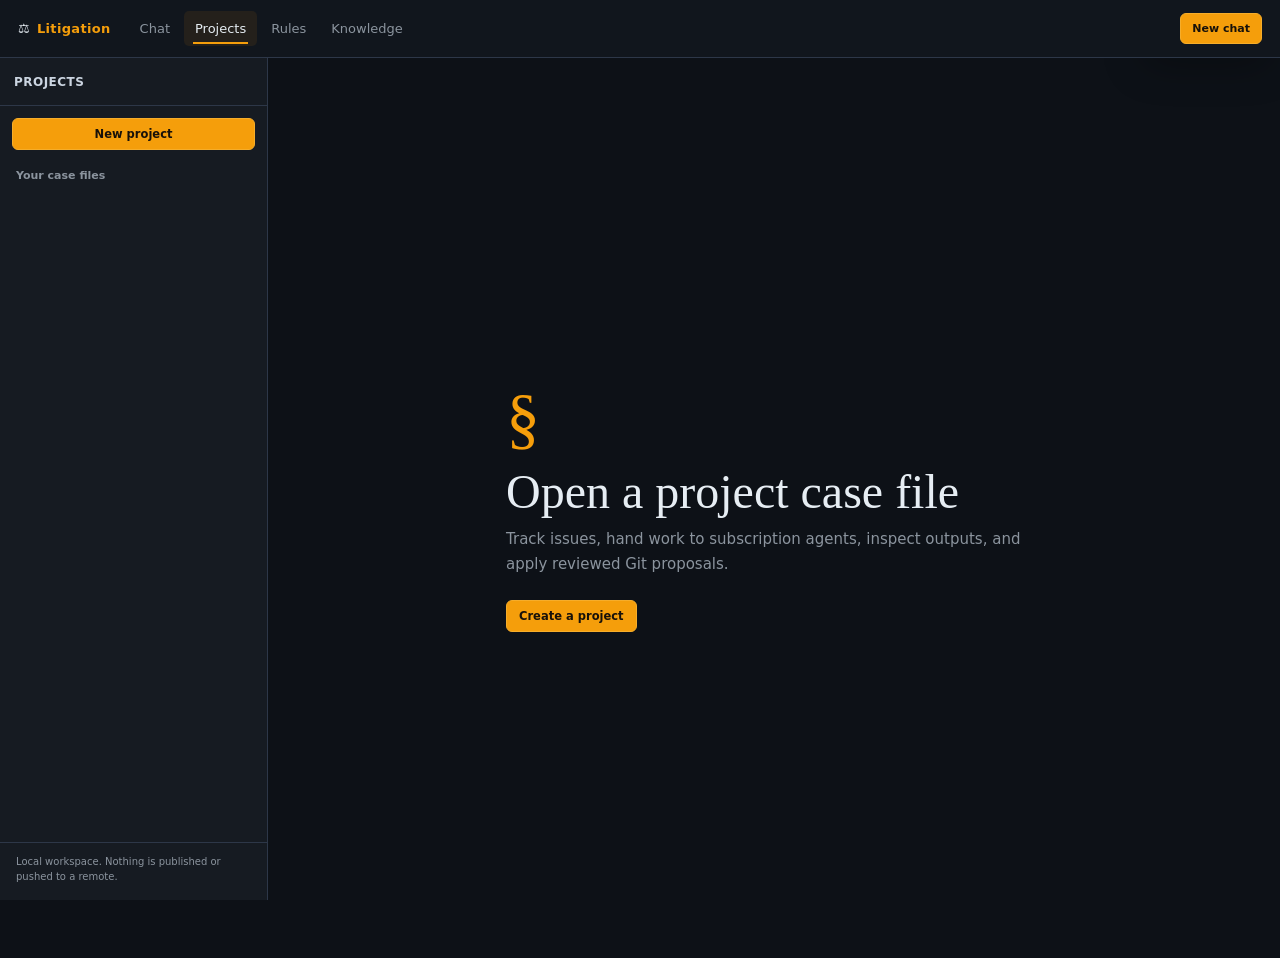
==== projects.html @ e906b354 "feat(agents): add local coding coordination" ====
<!DOCTYPE html>
<html lang="en">
<head>
<meta charset="UTF-8">
<meta name="viewport" content="width=device-width, initial-scale=1.0">
<title>Projects · Litigation</title>
<link rel="stylesheet" href="/projects.css">
<link rel="stylesheet" href="/shared-nav.css">
<script src="/shared-nav.js" defer></script>
</head>
<body>
<header class="litigation-nav">
  <a class="litigation-nav__brand" href="/"><span aria-hidden="true">⚖</span>Litigation</a>
  <nav class="litigation-nav__tabs" aria-label="Workspace sections">
    <a href="/">Chat</a><a href="/projects" aria-current="page">Projects</a><a href="/rules">Rules</a><a href="/knowledge">Knowledge</a>
  </nav>
  <div class="litigation-nav__actions"><a class="litigation-nav__new" href="/?new=1">New chat</a></div>
</header>
<div class="app-shell">
  <aside class="project-rail" id="project-rail" aria-label="Projects">
    <header class="rail-controls">
      <strong>Projects</strong>
      <button class="icon-button mobile-only" id="close-projects" type="button" aria-label="Close project list">×</button>
    </header>
    <button class="primary rail-action" id="new-project-button" type="button">New project</button>
    <div class="rail-label">Your case files</div>
    <div class="project-list" id="project-list" role="list"></div>
    <div class="rail-foot">Local workspace. Nothing is published or pushed to a remote.</div>
  </aside>

  <main class="workbench">
    <div class="global-error" id="global-error" role="alert" hidden></div>
    <div class="global-notice" id="global-notice" role="status" hidden></div>
    <section class="empty-project" id="empty-project">
      <button class="icon-button mobile-only empty-menu" id="open-projects-empty" type="button" aria-label="Open project list">☰</button>
      <div class="empty-mark" aria-hidden="true">§</div>
      <h1>Open a project case file</h1>
      <p>Track issues, hand work to subscription agents, inspect outputs, and apply reviewed Git proposals.</p>
      <button class="primary" id="empty-new-project" type="button">Create a project</button>
    </section>

    <div class="project-workspace" id="project-workspace" hidden>
      <header class="project-header">
        <button class="icon-button mobile-only" id="open-projects" type="button" aria-label="Open project list">☰</button>
        <div class="project-heading">
          <h1 id="project-name"></h1>
          <p id="project-description"></p>
          <div class="repo-line" id="project-repo"></div>
        </div>
        <div class="header-actions">
          <button class="quiet" id="export-project" type="button">Export project</button>
          <button class="quiet" id="new-issue-button" type="button">New issue</button>
          <button class="primary" id="new-handoff-button" type="button">New handoff</button>
        </div>
      </header>

      <div class="rules-strip" aria-label="Project rules">
        <span><b>Background work</b> continues after this page closes</span>
        <span><b>History</b> is append-only</span>
        <span><b>Project main</b> changes only after Apply</span>
      </div>

      <nav class="tab-bar" id="project-tabs" aria-label="Project views">
        <button id="tab-work" role="tab" type="button" data-view="work" aria-controls="view-work" aria-selected="true">Work</button>
        <button id="tab-agent-room" role="tab" type="button" data-view="agent-room" aria-controls="view-agent-room" aria-selected="false">Agent room</button>
        <button id="tab-issues" role="tab" type="button" data-view="issues" aria-controls="view-issues" aria-selected="false">Issues</button>
        <button id="tab-debate" role="tab" type="button" data-view="debate" aria-controls="view-debate" aria-selected="false">Debate</button>
        <button id="tab-history" role="tab" type="button" data-view="history" aria-controls="view-history" aria-selected="false">History</button>
        <button id="tab-code" role="tab" type="button" data-view="code" aria-controls="view-code" aria-selected="false">Code</button>
      </nav>

      <section class="view active" id="view-work" role="tabpanel" aria-labelledby="tab-work">
        <div class="ledger-pane">
          <div class="pane-heading">
            <div><h2>Work ledger</h2><p>Agent tasks and their durable outputs.</p></div>
            <span class="live-note" id="polling-note">Background polling on</span>
          </div>
          <div class="activity-list" id="handoff-list"></div>
        </div>
        <aside class="evidence-pane" id="evidence-pane" aria-label="Selected work output">
          <div class="detail-empty" id="output-empty">Select a handoff to inspect its instructions, status, and outputs.</div>
          <div id="output-detail" hidden>
            <div class="detail-head">
              <div><span class="status-chip" id="detail-status"></span><h2 id="detail-title"></h2></div>
              <div class="detail-actions" id="handoff-actions"></div>
            </div>
            <dl class="handoff-meta" id="handoff-meta"></dl>
            <section class="brief-block"><h3>Instructions</h3><p id="detail-instructions"></p></section>
            <section class="brief-block"><h3>Acceptance</h3><ul id="detail-acceptance"></ul></section>
            <section class="agent-execution" id="agent-execution" aria-labelledby="agent-execution-title" hidden>
              <div class="agent-execution-head">
                <div><span class="eyebrow">Branch execution record</span><h3 id="agent-execution-title">Coding agent</h3></div>
                <span class="status-chip" id="agent-execution-status"></span>
              </div>
              <div id="agent-execution-body"></div>
            </section>
            <div class="output-tabs" id="output-tabs" role="tablist" aria-label="Outputs"></div>
            <article class="output-paper" id="output-paper"></article>
            <div class="output-actions" id="output-actions"></div>
          </div>
        </aside>
      </section>

      <section class="view single-pane" id="view-agent-room" role="tabpanel" aria-labelledby="tab-agent-room" hidden>
        <div class="pane-heading">
          <div><h2>Agent room</h2><p>A shared queue with enforced ownership, isolated handoffs, and durable progress.</p></div>
          <div class="agent-room-actions">
            <button class="quiet" id="verify-provenance" type="button">Verify local record</button>
            <button class="primary" id="new-work-item-button" type="button">Add shared work</button>
          </div>
        </div>
        <div class="provenance-banner" id="provenance-banner">Local provenance has not been checked in this view.</div>
        <div class="agent-room-grid">
          <section class="room-panel" aria-labelledby="shared-queue-title">
            <div class="subhead"><h3 id="shared-queue-title">Shared queue</h3><span id="work-item-count">0 items</span></div>
            <div class="work-item-list" id="work-item-list"></div>
          </section>
          <section class="room-panel" aria-labelledby="active-agents-title">
            <div class="subhead"><h3 id="active-agents-title">Active agents</h3><span id="active-agent-count">0 active</span></div>
            <div class="active-agent-list" id="active-agent-list"></div>
          </section>
        </div>
      </section>

      <section class="view single-pane" id="view-issues" role="tabpanel" aria-labelledby="tab-issues" hidden>
        <div class="pane-heading"><div><h2>Issues</h2><p>Every comment and state change creates a new history entry.</p></div></div>
        <div class="split-list-detail">
          <div class="record-list" id="issue-list"></div>
          <article class="record-detail" id="issue-detail"><div class="detail-empty">Select an issue to review its record.</div></article>
        </div>
      </section>

      <section class="view single-pane" id="view-debate" role="tabpanel" aria-labelledby="tab-debate" hidden>
        <div class="pane-heading">
          <div><h2>Debate bench</h2><p>Ask two to five agents for persisted positions and rebuttals.</p></div>
          <button class="primary" id="new-debate-button" type="button">Start debate</button>
        </div>
        <div class="debate-list" id="debate-list"></div>
      </section>

      <section class="view single-pane" id="view-history" role="tabpanel" aria-labelledby="tab-history" hidden>
        <div class="pane-heading"><div><h2>History</h2><p>The chronological project record. Entries cannot be edited or deleted.</p></div></div>
        <ol class="history-list" id="history-list"></ol>
        <button class="quiet load-more" id="history-more" type="button" hidden>Load more history</button>
      </section>

      <section class="view single-pane" id="view-code" role="tabpanel" aria-labelledby="tab-code" hidden>
        <div class="pane-heading"><div><h2>Code evidence</h2><p>Browse the project snapshot, choose context, and inspect proposals before applying.</p></div></div>
        <div class="code-grid">
          <aside class="file-browser">
            <div class="subhead"><h3>Files at committed HEAD</h3><span id="selected-file-count">0 selected</span></div>
            <div id="file-list"></div>
          </aside>
          <section class="file-viewer">
            <div class="subhead"><h3 id="file-title">Select a file</h3><button class="quiet small" id="toggle-file-context" type="button" hidden>Add to context</button></div>
            <pre id="file-content" tabindex="0">Choose a file to inspect its committed contents.</pre>
          </section>
          <aside class="proposal-viewer" id="proposal-viewer">
            <div class="subhead"><h3>Proposal</h3><span class="status-chip" id="proposal-status">None selected</span></div>
            <p id="proposal-summary">Open a proposal from an agent output to inspect its branch, checks state, and diff.</p>
            <dl class="handoff-meta" id="proposal-meta"></dl>
            <pre class="diff-paper" id="proposal-diff"></pre>
            <div class="proposal-actions" id="proposal-actions"></div>
          </aside>
        </div>
      </section>
    </div>
  </main>
</div>

<dialog id="project-dialog" aria-labelledby="project-dialog-title">
  <form method="dialog" id="project-form">
    <div class="dialog-head"><div><h2 id="project-dialog-title">New project</h2><p>Create an empty local project or import a committed Git snapshot.</p></div><button class="icon-button dialog-close" type="button" aria-label="Close">×</button></div>
    <label>Project name<input id="project-input-name" name="name" required maxlength="120"></label>
    <label>Description<textarea id="project-input-description" name="description" rows="3" maxlength="2000"></textarea></label>
    <label>Local Git source <span>(optional)</span><input id="project-input-source" name="source_path" placeholder="/path/to/local/repository"></label>
    <p class="field-help">Only committed HEAD is imported. The original repository stays unchanged and no remote is contacted.</p>
    <div class="form-error" id="project-form-error" role="alert"></div>
    <div class="dialog-actions"><button class="quiet dialog-close" type="button">Cancel</button><button class="primary" id="create-project-submit" type="submit">Create project</button></div>
  </form>
</dialog>

<dialog id="handoff-dialog" aria-labelledby="handoff-dialog-title">
  <form method="dialog" id="handoff-form">
    <div class="dialog-head"><div><h2 id="handoff-dialog-title">New handoff</h2><p>Give one agent a bounded task with explicit acceptance criteria.</p></div><button class="icon-button dialog-close" type="button" aria-label="Close">×</button></div>
    <div class="form-grid">
      <label>Agent<select id="handoff-agent" required></select></label>
      <label>Mode<select id="handoff-mode" required><option value="agent">Coding agent · tools + tests</option><option value="analysis">Analysis</option><option value="review">Review</option><option value="code">Code proposal · compatibility</option></select></label>
    </div>
    <label>Model override <span>(optional)</span><input id="handoff-model" placeholder="Use provider default"></label>
    <label>Instructions<textarea id="handoff-instructions" rows="7" required></textarea></label>
    <label>Acceptance criteria <span>(one per line)</span><textarea id="handoff-acceptance" rows="4" required></textarea></label>
    <div class="context-summary" id="handoff-context-summary"></div>
    <input id="handoff-parent" type="hidden">
    <div class="form-error" id="handoff-form-error" role="alert"></div>
    <div class="dialog-actions"><button class="quiet dialog-close" type="button">Cancel</button><button class="primary" id="create-handoff-submit" type="submit">Queue handoff</button></div>
  </form>
</dialog>

<dialog id="work-item-dialog" aria-labelledby="work-item-dialog-title">
  <form method="dialog" id="work-item-form">
    <div class="dialog-head"><div><h2 id="work-item-dialog-title">Add shared work</h2><p>Define one bounded task. An available agent can pull it into an isolated branch.</p></div><button class="icon-button dialog-close" type="button" aria-label="Close">×</button></div>
    <label>Title<input id="work-item-title" required maxlength="500"></label>
    <label>Instructions<textarea id="work-item-instructions" rows="6" required></textarea></label>
    <label>Acceptance criteria <span>(one per line)</span><textarea id="work-item-acceptance" rows="4" required></textarea></label>
    <label>Owned paths <span>(one relative path per line; blank means the whole project)</span><textarea id="work-item-paths" rows="3" placeholder="src/module.py"></textarea></label>
    <div class="context-summary" id="work-item-context"></div>
    <div class="form-error" id="work-item-form-error" role="alert"></div>
    <div class="dialog-actions"><button class="quiet dialog-close" type="button">Cancel</button><button class="primary" id="create-work-item-submit" type="submit">Add to queue</button></div>
  </form>
</dialog>

<dialog id="issue-dialog" aria-labelledby="issue-dialog-title">
  <form method="dialog" id="issue-form">
    <div class="dialog-head"><div><h2 id="issue-dialog-title">New issue</h2><p>Record work that needs a decision or resolution.</p></div><button class="icon-button dialog-close" type="button" aria-label="Close">×</button></div>
    <label>Title<input id="issue-title" required maxlength="200"></label>
    <label>Details<textarea id="issue-body" rows="7" required></textarea></label>
    <div class="form-error" id="issue-form-error" role="alert"></div>
    <div class="dialog-actions"><button class="quiet dialog-close" type="button">Cancel</button><button class="primary" id="create-issue-submit" type="submit">Create issue</button></div>
  </form>
</dialog>

<dialog id="debate-dialog" aria-labelledby="debate-dialog-title">
  <form method="dialog" id="debate-form">
    <div class="dialog-head"><div><h2 id="debate-dialog-title">Start debate</h2><p>Choose two to five agents. Positions and rebuttals become project history.</p></div><button class="icon-button dialog-close" type="button" aria-label="Close">×</button></div>
    <label>Question<textarea id="debate-question" rows="5" required></textarea></label>
    <fieldset><legend>Agents</legend><div class="agent-checks" id="debate-agents"></div></fieldset>
    <div class="context-summary" id="debate-context-summary"></div>
    <div class="form-error" id="debate-form-error" role="alert"></div>
    <div class="dialog-actions"><button class="quiet dialog-close" type="button">Cancel</button><button class="primary" id="create-debate-submit" type="submit">Queue debate</button></div>
  </form>
</dialog>

<script src="/projects.js" defer></script>
</body>
</html>
---- projects.css ----
:root {
  --ink: #0d1117;
  --chamber: #161b22;
  --docket: #1c2331;
  --rule: #2d3748;
  --paper: #e6edf3;
  --muted: #8b949e;
  --amber: #f59e0b;
  --blue: #60a5fa;
  --green: #4ade80;
  --red: #f87171;
  --rail: 268px;
}

* { box-sizing: border-box; }
[hidden] { display: none !important; }
html, body { margin: 0; min-height: 100%; background: var(--ink); color: var(--paper); }
body { font-family: Inter, ui-sans-serif, system-ui, -apple-system, "Segoe UI", sans-serif; font-size: 14px; }
button, input, textarea, select { font: inherit; }
button, a { -webkit-tap-highlight-color: transparent; }
button:focus-visible, a:focus-visible, input:focus-visible, textarea:focus-visible, select:focus-visible, [tabindex]:focus-visible { outline: 2px solid var(--amber); outline-offset: 2px; }
button { color: inherit; }

.app-shell { min-height: calc(100vh - var(--litigation-nav-height)); display: grid; grid-template-columns: var(--rail) minmax(0, 1fr); }
.project-rail { position: sticky; top: var(--litigation-nav-height); height: calc(100vh - var(--litigation-nav-height)); display: flex; flex-direction: column; background: var(--chamber); border-right: 1px solid var(--rule); z-index: 20; }
.rail-controls { min-height: 48px; display: flex; align-items: center; justify-content: space-between; padding: 10px 14px; border-bottom: 1px solid var(--rule); }
.rail-controls strong { color: #cbd5e1; font-size: 12px; letter-spacing: .04em; text-transform: uppercase; }
.brand-row { min-height: 58px; display: flex; align-items: center; justify-content: space-between; padding: 0 16px; border-bottom: 1px solid var(--rule); }
.brand { display: inline-flex; align-items: center; gap: 9px; color: var(--amber); text-decoration: none; font-size: 15px; font-weight: 750; letter-spacing: .025em; }
.brand span { font-size: 20px; }
.section-nav { display: grid; grid-template-columns: 1fr 1fr; gap: 4px; padding: 12px 12px 0; }
.section-nav a { padding: 8px 10px; border-radius: 6px; color: var(--muted); text-align: center; text-decoration: none; font-size: 12px; }
.section-nav a:hover { color: var(--paper); background: var(--docket); }
.section-nav a[aria-current="page"] { color: var(--amber); background: rgba(245, 158, 11, .08); box-shadow: inset 0 0 0 1px rgba(245, 158, 11, .35); }
.rail-action { margin: 12px; }
.rail-label { margin: 7px 16px 6px; color: var(--muted); font-size: 11px; font-weight: 650; }
.project-list { overflow-y: auto; padding: 0 8px 12px; }
.project-list .detail-empty { min-height: 0; padding: 20px 8px; }
.project-list button { width: 100%; display: block; padding: 10px 11px; border: 0; border-radius: 7px; background: transparent; text-align: left; cursor: pointer; }
.project-list button:hover { background: var(--docket); }
.project-list button.active { background: var(--docket); box-shadow: inset 3px 0 0 var(--amber); }
.project-list strong { display: block; overflow: hidden; color: var(--paper); font-size: 12.5px; font-weight: 650; text-overflow: ellipsis; white-space: nowrap; }
.project-list span { display: block; margin-top: 3px; overflow: hidden; color: var(--muted); font-size: 10px; text-overflow: ellipsis; white-space: nowrap; }
.rail-foot { margin-top: auto; padding: 12px 16px 16px; border-top: 1px solid var(--rule); color: var(--muted); font-size: 10px; line-height: 1.45; }

.workbench { min-width: 0; min-height: 100vh; }
.global-error { position: fixed; top: 12px; right: 12px; z-index: 50; max-width: 440px; padding: 10px 13px; border: 1px solid rgba(248,113,113,.65); border-radius: 7px; background: #301a20; color: #fecaca; box-shadow: 0 12px 40px rgba(0,0,0,.35); }
.global-notice { position: fixed; top: 12px; right: 12px; z-index: 49; max-width: 520px; padding: 10px 13px; border: 1px solid rgba(74,222,128,.5); border-radius: 7px; background: #10271f; color: #bbf7d0; box-shadow: 0 12px 40px rgba(0,0,0,.35); font-size: 11px; line-height: 1.5; }
.empty-project { min-height: 100vh; display: grid; place-content: center; justify-items: start; max-width: 600px; margin: 0 auto; padding: 32px; }
.empty-mark { color: var(--amber); font-family: Georgia, serif; font-size: 68px; line-height: 1; }
.empty-project h1 { margin: 12px 0 8px; font-family: Georgia, "Times New Roman", serif; font-size: clamp(30px, 5vw, 48px); font-weight: 500; }
.empty-project p { max-width: 560px; margin: 0 0 24px; color: var(--muted); font-size: 15px; line-height: 1.65; }
.empty-menu { position: absolute; top: 12px; left: 12px; }

.project-header { min-height: 106px; display: flex; align-items: center; gap: 16px; padding: 18px 24px; border-bottom: 1px solid var(--rule); background: var(--chamber); }
.project-heading { min-width: 0; flex: 1; }
.project-heading h1 { margin: 0; overflow: hidden; font-family: Georgia, "Times New Roman", serif; font-size: clamp(24px, 3vw, 34px); font-weight: 500; line-height: 1.1; text-overflow: ellipsis; white-space: nowrap; }
.project-heading p { max-width: 70ch; margin: 6px 0 0; overflow: hidden; color: var(--muted); font-size: 12.5px; text-overflow: ellipsis; white-space: nowrap; }
.repo-line { margin-top: 7px; color: #a5b4c8; font-family: ui-monospace, SFMono-Regular, Menlo, monospace; font-size: 10px; }
.header-actions { display: flex; flex-wrap: wrap; justify-content: flex-end; gap: 7px; }
.rules-strip { display: flex; gap: 0; overflow-x: auto; border-bottom: 1px solid var(--rule); background: #111720; color: var(--muted); font-size: 10.5px; white-space: nowrap; }
.rules-strip span { padding: 8px 18px; border-right: 1px solid var(--rule); }
.rules-strip b { color: #cbd5e1; font-weight: 650; }
.tab-bar { display: flex; gap: 2px; padding: 0 20px; border-bottom: 1px solid var(--rule); background: var(--chamber); overflow-x: auto; }
.tab-bar button { position: relative; padding: 12px 14px 11px; border: 0; background: transparent; color: var(--muted); font-size: 12px; cursor: pointer; }
.tab-bar button:hover { color: var(--paper); }
.tab-bar button[aria-selected="true"] { color: var(--paper); }
.tab-bar button[aria-selected="true"]::after { position: absolute; right: 10px; bottom: -1px; left: 10px; height: 2px; background: var(--amber); content: ""; }

.view { min-height: calc(100vh - var(--litigation-nav-height) - 183px); }
#view-work { display: grid; grid-template-columns: minmax(340px, .9fr) minmax(420px, 1.1fr); }
.ledger-pane { min-width: 0; border-right: 1px solid var(--rule); }
.evidence-pane { min-width: 0; background: #10151d; }
.pane-heading { min-height: 71px; display: flex; align-items: center; justify-content: space-between; gap: 16px; padding: 14px 20px; border-bottom: 1px solid var(--rule); }
.pane-heading h2, .subhead h3 { margin: 0; font-size: 13px; font-weight: 700; }
.pane-heading p { margin: 4px 0 0; color: var(--muted); font-size: 11px; }
.live-note { color: var(--green); font-size: 10px; white-space: nowrap; }
.live-note::before { display: inline-block; width: 6px; height: 6px; margin-right: 6px; border-radius: 50%; background: currentColor; content: ""; }
.activity-list { overflow-y: auto; max-height: calc(100vh - 255px); }
.activity-row { width: 100%; display: grid; grid-template-columns: 13px minmax(0, 1fr) auto; gap: 11px; padding: 15px 18px; border: 0; border-bottom: 1px solid rgba(45,55,72,.72); background: transparent; text-align: left; cursor: pointer; }
.activity-row:hover, .activity-row.active { background: var(--docket); }
.activity-row.active { box-shadow: inset 3px 0 0 var(--amber); }
.activity-spine { position: relative; width: 9px; height: 9px; margin-top: 4px; border: 2px solid var(--muted); border-radius: 50%; }
.activity-spine::after { position: absolute; top: 10px; left: 2px; width: 1px; height: 52px; background: var(--rule); content: ""; }
.activity-row:last-child .activity-spine::after { display: none; }
.activity-copy { min-width: 0; }
.activity-copy strong { display: block; overflow: hidden; font-size: 12.5px; text-overflow: ellipsis; white-space: nowrap; }
.activity-copy span { display: block; margin-top: 4px; overflow: hidden; color: var(--muted); font-size: 10.5px; text-overflow: ellipsis; white-space: nowrap; }
.activity-time { color: var(--muted); font-size: 9.5px; white-space: nowrap; }
.detail-empty { display: grid; min-height: 330px; place-content: center; padding: 34px; color: var(--muted); text-align: center; line-height: 1.6; }
#output-detail { padding-bottom: 24px; }
.detail-head { display: flex; align-items: flex-start; justify-content: space-between; gap: 12px; padding: 18px 20px; border-bottom: 1px solid var(--rule); }
.detail-head h2 { margin: 7px 0 0; font-size: 16px; }
.detail-actions, .output-actions, .proposal-actions { display: flex; flex-wrap: wrap; gap: 7px; }
.status-chip { display: inline-flex; align-items: center; padding: 3px 7px; border: 1px solid var(--rule); border-radius: 99px; color: var(--muted); font-size: 9.5px; }
.status-chip.running, .status-chip.queued, .status-chip.cancel_requested { border-color: rgba(96,165,250,.5); color: #93c5fd; }
.status-chip.claimed { border-color: rgba(245,158,11,.5); color: #fbbf24; }
.status-chip.completed, .status-chip.passed { border-color: rgba(74,222,128,.45); color: var(--green); }
.status-chip.failed, .status-chip.failure, .status-chip.interrupted, .status-chip.cancelled, .status-chip.needs_revision, .status-chip.blocked { border-color: rgba(248,113,113,.45); color: var(--red); }
.status-chip.partial { border-color: rgba(245,158,11,.5); color: #fbbf24; }
.handoff-meta { display: grid; grid-template-columns: max-content 1fr; gap: 5px 12px; margin: 14px 20px; font-size: 10.5px; }
.handoff-meta dt { color: var(--muted); }
.handoff-meta dd { margin: 0; overflow-wrap: anywhere; }
.brief-block { margin: 16px 20px; }
.brief-block h3 { margin: 0 0 7px; color: var(--muted); font-size: 10px; font-weight: 650; }
.brief-block p, .brief-block li { font-size: 12px; line-height: 1.55; white-space: pre-wrap; }
.brief-block ul { margin: 0; padding-left: 18px; }
.output-tabs { display: flex; gap: 5px; margin: 18px 20px 0; overflow-x: auto; }
.output-tabs button { padding: 5px 9px; border: 1px solid var(--rule); border-radius: 5px 5px 0 0; background: var(--chamber); color: var(--muted); font-size: 10px; cursor: pointer; }
.output-tabs button[aria-selected="true"] { border-bottom-color: var(--docket); background: var(--docket); color: var(--paper); }
.output-paper { min-height: 180px; max-height: 42vh; margin: 0 20px; overflow: auto; padding: 16px; border: 1px solid var(--rule); background: var(--docket); color: #dbe4ee; font-family: ui-monospace, SFMono-Regular, Menlo, monospace; font-size: 11px; line-height: 1.55; white-space: pre-wrap; overflow-wrap: anywhere; }
.output-actions { margin: 10px 20px; }
.agent-execution { margin: 18px 20px; border: 1px solid #3a4659; border-radius: 8px; background: #111821; overflow: hidden; }
.agent-execution-head { display: flex; align-items: flex-start; justify-content: space-between; gap: 14px; padding: 14px 16px; border-bottom: 1px solid var(--rule); background: linear-gradient(115deg, rgba(245,158,11,.08), transparent 54%); }
.agent-execution-head h3 { margin: 3px 0 0; font: 500 18px/1.2 Georgia, serif; }
.eyebrow { color: var(--amber); font-size: 8.5px; font-weight: 750; letter-spacing: .11em; text-transform: uppercase; }
.execution-overview, .execution-section { padding: 14px 16px; border-bottom: 1px solid rgba(45,55,72,.75); }
.execution-section:last-child { border-bottom: 0; }
.execution-section h4 { margin: 0 0 10px; color: #cbd5e1; font-size: 10.5px; letter-spacing: .035em; text-transform: uppercase; }
.execution-summary { margin: 0 0 11px; color: #dbe4ee; font-size: 11.5px; line-height: 1.55; white-space: pre-wrap; }
.execution-meta { display: grid; grid-template-columns: max-content minmax(0,1fr); gap: 4px 11px; margin: 0; font: 9.5px/1.5 ui-monospace, SFMono-Regular, Menlo, monospace; }
.execution-meta dt { color: var(--muted); }
.execution-meta dd { margin: 0; overflow-wrap: anywhere; color: #cbd5e1; }
.linked-tasks { display: grid; grid-template-columns: repeat(auto-fit, minmax(160px,1fr)); gap: 7px; }
.linked-task { display: grid; gap: 3px; padding: 9px 10px; border: 1px solid var(--rule); border-radius: 6px; background: var(--docket); color: var(--paper); text-align: left; cursor: pointer; }
.linked-task:hover { border-color: var(--amber); }
.linked-task strong { overflow: hidden; font-size: 10.5px; text-overflow: ellipsis; white-space: nowrap; }
.linked-task > span:last-child { color: var(--muted); font-size: 9.5px; }
.receipt-list, .check-list { display: grid; gap: 8px; }
.execution-receipt, .check-card, .execution-note { border: 1px solid var(--rule); border-radius: 6px; background: var(--ink); }
.receipt-head { display: grid; grid-template-columns: auto minmax(0,1fr) auto; gap: 9px; align-items: center; padding: 9px 10px; }
.receipt-head div, .receipt-head code { color: var(--muted); font-size: 9px; }
.receipt-head strong { overflow: hidden; font-size: 10.5px; text-overflow: ellipsis; white-space: nowrap; text-transform: capitalize; }
.execution-receipt details { border-top: 1px solid var(--rule); }
.execution-receipt summary, .execution-note summary { padding: 8px 10px; color: #cbd5e1; font-size: 9.5px; cursor: pointer; }
.execution-receipt h6 { margin: 9px 10px 4px; color: var(--muted); font-size: 8.5px; letter-spacing: .06em; text-transform: uppercase; }
.receipt-json, .check-output { max-height: 230px; margin: 0; overflow: auto; padding: 9px 10px; border-top: 1px solid rgba(45,55,72,.6); background: #0b1016; color: #cbd5e1; font: 9.5px/1.5 ui-monospace, SFMono-Regular, Menlo, monospace; white-space: pre-wrap; overflow-wrap: anywhere; }
.check-card { padding: 10px; }
.check-head { display: flex; align-items: center; justify-content: space-between; gap: 10px; margin-bottom: 9px; }
.check-head h5 { margin: 0; font-size: 10.5px; }
.check-card .check-output { margin: 9px -10px -10px; }
.truncation-note { margin: 10px 0 0; color: #fbbf24; font-size: 9.5px; }
.execution-empty { margin: 0; color: var(--muted); font-size: 10.5px; }
.execution-note { margin-top: 7px; padding: 10px; }
.execution-note strong { font-size: 10.5px; }
.execution-note p { margin: 6px 0 0; color: #cbd5e1; font-size: 10px; line-height: 1.5; white-space: pre-wrap; }
.execution-note .receipt-json { margin: 8px -10px -10px; }

.agent-room-actions { display: flex; flex-wrap: wrap; justify-content: flex-end; gap: 7px; }
.provenance-banner { padding: 9px 20px; border-bottom: 1px solid var(--rule); background: #111720; color: var(--muted); font-size: 10.5px; line-height: 1.5; }
.provenance-banner.passed { color: #bbf7d0; background: #10271f; }
.provenance-banner.failed { color: #fecaca; background: #301a20; }
.agent-room-grid { display: grid; grid-template-columns: minmax(0, 1.35fr) minmax(280px, .65fr); min-height: calc(100vh - 302px); }
.room-panel { min-width: 0; border-right: 1px solid var(--rule); }
.room-panel:last-child { border-right: 0; }
.work-item-list, .active-agent-list { display: grid; align-content: start; gap: 10px; min-width: 0; padding: 12px; }
.room-empty { min-height: 220px; }
.work-item-card { min-width: 0; padding: 14px; border: 1px solid var(--rule); border-radius: 8px; background: var(--chamber); }
.work-item-head { display: flex; align-items: flex-start; justify-content: space-between; gap: 12px; }
.work-item-head > div { min-width: 0; }
.work-item-head h3 { margin: 4px 0 0; overflow-wrap: anywhere; font-size: 13px; }
.work-item-instructions { margin: 11px 0; color: #cbd5e1; font-size: 11px; line-height: 1.55; white-space: pre-wrap; overflow-wrap: anywhere; }
.work-item-meta { display: grid; grid-template-columns: max-content minmax(0,1fr); gap: 4px 10px; margin: 0; font-size: 9.5px; }
.work-item-meta dt { color: var(--muted); }
.work-item-meta dd { min-width: 0; margin: 0; overflow-wrap: anywhere; }
.pull-work-controls { display: grid; grid-template-columns: minmax(120px, .7fr) minmax(150px, 1fr) auto; gap: 7px; margin-top: 13px; }
.pull-work-controls > * { min-width: 0; }
.work-item-actions { display: flex; gap: 7px; margin-top: 12px; }
.active-agent-card { min-width: 0; display: grid; grid-template-columns: auto minmax(0,1fr); gap: 5px 9px; width: 100%; padding: 12px; border: 1px solid var(--rule); border-radius: 7px; background: var(--chamber); color: var(--paper); text-align: left; cursor: pointer; }
.active-agent-card:hover { border-color: var(--amber); }
.active-agent-card strong { align-self: center; overflow: hidden; text-overflow: ellipsis; white-space: nowrap; }
.active-agent-card > span:not(.status-chip), .active-agent-card time { grid-column: 1 / -1; overflow-wrap: anywhere; color: var(--muted); font-size: 10px; line-height: 1.45; }

.single-pane { padding-bottom: 30px; }
.split-list-detail { display: grid; grid-template-columns: minmax(280px, .72fr) minmax(420px, 1.28fr); min-height: calc(100vh - 260px); }
.record-list { border-right: 1px solid var(--rule); }
.record-button { width: 100%; padding: 14px 18px; border: 0; border-bottom: 1px solid var(--rule); background: transparent; text-align: left; cursor: pointer; }
.record-button:hover, .record-button.active { background: var(--docket); }
.record-button strong { display: block; font-size: 12px; }
.record-button span { display: block; margin-top: 4px; color: var(--muted); font-size: 10px; }
.record-detail { padding: 20px; }
.record-detail h2 { margin: 0 0 8px; font-size: 18px; }
.record-detail > p { color: #cbd5e1; line-height: 1.6; white-space: pre-wrap; }
.issue-compose { display: grid; gap: 8px; margin-top: 20px; padding-top: 18px; border-top: 1px solid var(--rule); }
.issue-events { margin-top: 22px; padding-left: 18px; border-left: 1px solid var(--rule); }
.issue-event { position: relative; margin-bottom: 16px; }
.issue-event::before { position: absolute; top: 4px; left: -22px; width: 7px; height: 7px; border-radius: 50%; background: var(--rule); content: ""; }
.issue-event strong { font-size: 10.5px; }
.issue-event p { margin: 4px 0; color: #cbd5e1; font-size: 11.5px; white-space: pre-wrap; }
.issue-event time { color: var(--muted); font-size: 9.5px; }
.debate-list { display: grid; gap: 1px; background: var(--rule); }
.debate-entry { padding: 16px 20px; background: var(--ink); }
.debate-entry h3 { margin: 0 0 7px; font-size: 13px; }
.debate-entry p { margin: 0; color: var(--muted); font-size: 11px; }
.debate-head, .debate-round-head { display: flex; align-items: flex-start; justify-content: space-between; gap: 14px; }
.debate-head { padding-bottom: 13px; border-bottom: 1px solid var(--rule); }
.debate-round { padding: 13px 0 2px; }
.debate-round + .debate-round { border-top: 1px solid rgba(45,55,72,.65); }
.debate-round-head { align-items: center; }
.debate-round h4 { margin: 0; color: #cbd5e1; font-size: 11px; }
.debate-tasks { display: flex; flex-wrap: wrap; gap: 7px; margin-top: 9px; }
.debate-task { min-width: 140px; display: grid; gap: 3px; padding: 8px 10px; border: 1px solid var(--rule); border-radius: 6px; background: var(--docket); color: var(--paper); text-align: left; cursor: pointer; }
.debate-task:hover { border-color: var(--amber); }
.debate-task strong { font-size: 10.5px; }
.debate-task span { color: var(--muted); font-size: 9.5px; }
.history-list { max-width: 940px; margin: 0; padding: 8px 26px 10px 52px; list-style: none; }
.history-entry { position: relative; padding: 13px 0 17px; border-bottom: 1px solid rgba(45,55,72,.7); }
.history-entry::before { position: absolute; top: 18px; left: -25px; width: 8px; height: 8px; border: 2px solid var(--amber); border-radius: 50%; background: var(--ink); content: ""; }
.history-entry::after { position: absolute; top: 30px; bottom: -14px; left: -20px; width: 1px; background: var(--rule); content: ""; }
.history-entry:last-child::after { display: none; }
.history-entry strong { font-size: 11.5px; }
.history-entry p { margin: 5px 0 0; color: var(--muted); font-size: 10.5px; line-height: 1.45; white-space: pre-wrap; }
.history-entry time { display: block; margin-top: 5px; color: #64748b; font-size: 9px; }
.load-more { margin: 10px 52px; }

.code-grid { display: grid; grid-template-columns: 250px minmax(320px, 1fr) minmax(340px, 1fr); min-height: calc(100vh - 260px); }
.file-browser, .file-viewer { border-right: 1px solid var(--rule); }
.subhead { min-height: 49px; display: flex; align-items: center; justify-content: space-between; gap: 10px; padding: 10px 14px; border-bottom: 1px solid var(--rule); }
.subhead span { color: var(--muted); font-size: 9.5px; }
#file-list { max-height: calc(100vh - 310px); overflow: auto; padding: 6px; }
.file-row { display: grid; grid-template-columns: auto minmax(0, 1fr); gap: 7px; align-items: center; width: 100%; padding: 7px 8px; border-radius: 5px; }
.file-row:hover { background: var(--docket); }
.file-row button { min-width: 0; overflow: hidden; padding: 0; border: 0; background: transparent; color: #cbd5e1; text-align: left; text-overflow: ellipsis; white-space: nowrap; cursor: pointer; font-family: ui-monospace, SFMono-Regular, Menlo, monospace; font-size: 10px; }
#file-content, .diff-paper { margin: 0; overflow: auto; color: #cbd5e1; font-family: ui-monospace, SFMono-Regular, Menlo, monospace; font-size: 10.5px; line-height: 1.55; white-space: pre; }
#file-content { height: calc(100vh - 309px); padding: 15px; }
.proposal-viewer { min-width: 0; }
#proposal-summary { margin: 14px; color: var(--muted); font-size: 11px; line-height: 1.5; }
.diff-paper { max-height: 49vh; padding: 14px; border-top: 1px solid var(--rule); border-bottom: 1px solid var(--rule); background: #0b1016; }
.proposal-actions { padding: 12px 14px; }

.primary, .quiet, .icon-button { border-radius: 6px; cursor: pointer; }
.primary { padding: 8px 12px; border: 1px solid #f6ad2a; background: var(--amber); color: #17110a; font-size: 11.5px; font-weight: 750; }
.primary:hover { filter: brightness(1.07); }
.quiet { padding: 7px 11px; border: 1px solid var(--rule); background: var(--docket); color: var(--paper); font-size: 11px; }
.quiet:hover { border-color: #596579; }
.quiet.danger { border-color: rgba(248,113,113,.4); color: #fca5a5; }
.small { padding: 4px 7px; font-size: 9.5px; }
.icon-button { width: 34px; height: 34px; display: inline-grid; place-items: center; padding: 0; border: 1px solid var(--rule); background: transparent; color: var(--muted); font-size: 18px; }
button:disabled { opacity: .45; cursor: not-allowed; }
.mobile-only { display: none; }

dialog { width: min(650px, calc(100vw - 24px)); max-height: calc(100vh - 32px); overflow-y: auto; padding: 0; border: 1px solid #465267; border-radius: 10px; background: var(--chamber); color: var(--paper); box-shadow: 0 24px 90px rgba(0,0,0,.65); }
dialog::backdrop { background: rgba(4,8,13,.78); backdrop-filter: blur(2px); }
dialog form { display: grid; gap: 14px; padding: 20px; }
.dialog-head { display: flex; align-items: flex-start; justify-content: space-between; gap: 20px; padding-bottom: 14px; border-bottom: 1px solid var(--rule); }
.dialog-head h2 { margin: 0; font-family: Georgia, serif; font-size: 23px; font-weight: 500; }
.dialog-head p { margin: 5px 0 0; color: var(--muted); font-size: 11px; }
label { display: grid; gap: 6px; color: #cbd5e1; font-size: 11px; font-weight: 650; }
label span { color: var(--muted); font-weight: 400; }
input, textarea, select { width: 100%; padding: 8px 9px; border: 1px solid var(--rule); border-radius: 6px; background: var(--ink); color: var(--paper); font-size: 12px; }
textarea { resize: vertical; line-height: 1.5; }
.form-grid { display: grid; grid-template-columns: 1fr 1fr; gap: 12px; }
.field-help, .context-summary { margin: -6px 0 0; color: var(--muted); font-size: 10px; line-height: 1.5; }
.context-summary { padding: 9px 10px; border-left: 2px solid var(--amber); background: rgba(245,158,11,.05); }
.form-error { min-height: 16px; color: #fca5a5; font-size: 10.5px; }
.dialog-actions { display: flex; justify-content: flex-end; gap: 8px; padding-top: 4px; }
fieldset { margin: 0; padding: 12px; border: 1px solid var(--rule); border-radius: 7px; }
legend { padding: 0 6px; color: #cbd5e1; font-size: 11px; font-weight: 650; }
.agent-checks { display: grid; grid-template-columns: repeat(2, minmax(0,1fr)); gap: 8px; }
.agent-checks label { display: flex; align-items: center; gap: 8px; padding: 8px; border: 1px solid var(--rule); border-radius: 5px; font-weight: 500; }
.agent-checks input { width: auto; }

@media (max-width: 1050px) {
  #view-work { grid-template-columns: minmax(300px, .85fr) minmax(360px, 1.15fr); }
  .code-grid { grid-template-columns: 220px minmax(300px,1fr); }
  .proposal-viewer { grid-column: 1 / -1; border-top: 1px solid var(--rule); }
  .agent-room-grid { grid-template-columns: minmax(0, 1fr) minmax(260px, .55fr); }
}

@media (max-width: 860px) {
  .app-shell { display: block; }
  .mobile-only { display: inline-grid; }
  .project-rail { position: fixed; inset: var(--litigation-nav-height) auto 0 0; width: min(86vw, 310px); height: calc(100vh - var(--litigation-nav-height)); transform: translateX(-105%); box-shadow: 18px 0 60px rgba(0,0,0,.55); transition: transform .18s ease; }
  .project-rail.open { transform: translateX(0); }
  .project-header { align-items: flex-start; padding: 13px 12px; }
  .project-heading h1 { font-size: 24px; }
  .project-heading p { white-space: normal; }
  .header-actions { flex: 0 0 100%; justify-content: flex-start; }
  .project-header { flex-wrap: wrap; }
  .rules-strip span { padding: 7px 12px; }
  .tab-bar { padding: 0 8px; }
  #view-work { display: block; }
  .ledger-pane { border-right: 0; }
  .activity-list { max-height: none; }
  .evidence-pane { border-top: 1px solid var(--rule); }
  .split-list-detail { display: block; }
  .record-list { border-right: 0; }
  .code-grid { display: block; }
  .file-browser, .file-viewer { border-right: 0; border-bottom: 1px solid var(--rule); }
  #file-list, #file-content { height: auto; max-height: 48vh; }
  .form-grid { grid-template-columns: 1fr; }
  .agent-checks { grid-template-columns: 1fr; }
  .agent-room-grid { display: block; }
  .room-panel { border-right: 0; border-bottom: 1px solid var(--rule); }
  .pull-work-controls { grid-template-columns: 1fr; }
  .agent-room-actions { justify-content: flex-start; }
}

@media (prefers-reduced-motion: reduce) {
  .project-rail { transition: none; }
}
---- shared-nav.css ----
:root { --litigation-nav-height: 58px; }
.litigation-nav {
  position: sticky;
  z-index: 80;
  top: 0;
  min-width: 0;
  height: var(--litigation-nav-height);
  display: grid;
  grid-template-columns: auto minmax(0, 1fr) auto;
  align-items: center;
  gap: 18px;
  padding: 0 18px;
  border-bottom: 1px solid var(--rule, var(--line, var(--border, #2d3748)));
  background: #11161d;
  color: #e6edf3;
  font: 13px/1.2 Inter, ui-sans-serif, system-ui, -apple-system, "Segoe UI", sans-serif;
}
.litigation-nav__brand {
  color: #f59e0b;
  font-weight: 760;
  letter-spacing: .025em;
  text-decoration: none;
  white-space: nowrap;
}
.litigation-nav__brand span { margin-right: 7px; color: #e6edf3; }
.litigation-nav__tabs { min-width: 0; display: flex; align-items: stretch; gap: 3px; overflow-x: auto; }
.litigation-nav__tabs a {
  position: relative;
  flex: 0 0 auto;
  padding: 10px 11px;
  border-radius: 5px;
  color: #8b949e;
  text-decoration: none;
  white-space: nowrap;
}
.litigation-nav__tabs a:hover { color: #e6edf3; background: #1c2331; }
.litigation-nav__tabs a[aria-current="page"] { color: #e6edf3; background: rgba(245,158,11,.08); }
.litigation-nav__tabs a[aria-current="page"]::after {
  position: absolute;
  right: 9px;
  bottom: 2px;
  left: 9px;
  height: 2px;
  background: #f59e0b;
  content: "";
}
.litigation-nav__actions { min-width: 0; display: flex; align-items: center; justify-content: flex-end; gap: 9px; }
.litigation-nav__new {
  padding: 8px 11px;
  border: 1px solid #f6ad2a;
  border-radius: 6px;
  background: #f59e0b;
  color: #17110a;
  font-size: 11px;
  font-weight: 750;
  text-decoration: none;
  white-space: nowrap;
}
.litigation-nav__new:hover { filter: brightness(1.07); }
.litigation-nav__status { min-width: 0; overflow: hidden; text-overflow: ellipsis; white-space: nowrap; }
@media (max-width: 640px) {
  :root { --litigation-nav-height: 94px; }
  .litigation-nav {
    height: var(--litigation-nav-height);
    grid-template-columns: minmax(0,1fr) auto;
    grid-template-areas: "brand actions" "tabs tabs";
    gap: 5px 10px;
    padding: 8px 10px 7px;
  }
  .litigation-nav__brand { grid-area: brand; }
  .litigation-nav__tabs { grid-area: tabs; }
  .litigation-nav__tabs a { flex: 1 0 auto; padding: 8px 9px; text-align: center; font-size: 11px; }
  .litigation-nav__actions { grid-area: actions; }
  .litigation-nav__status { display: none; }
  .litigation-nav__new { padding: 7px 9px; }
}
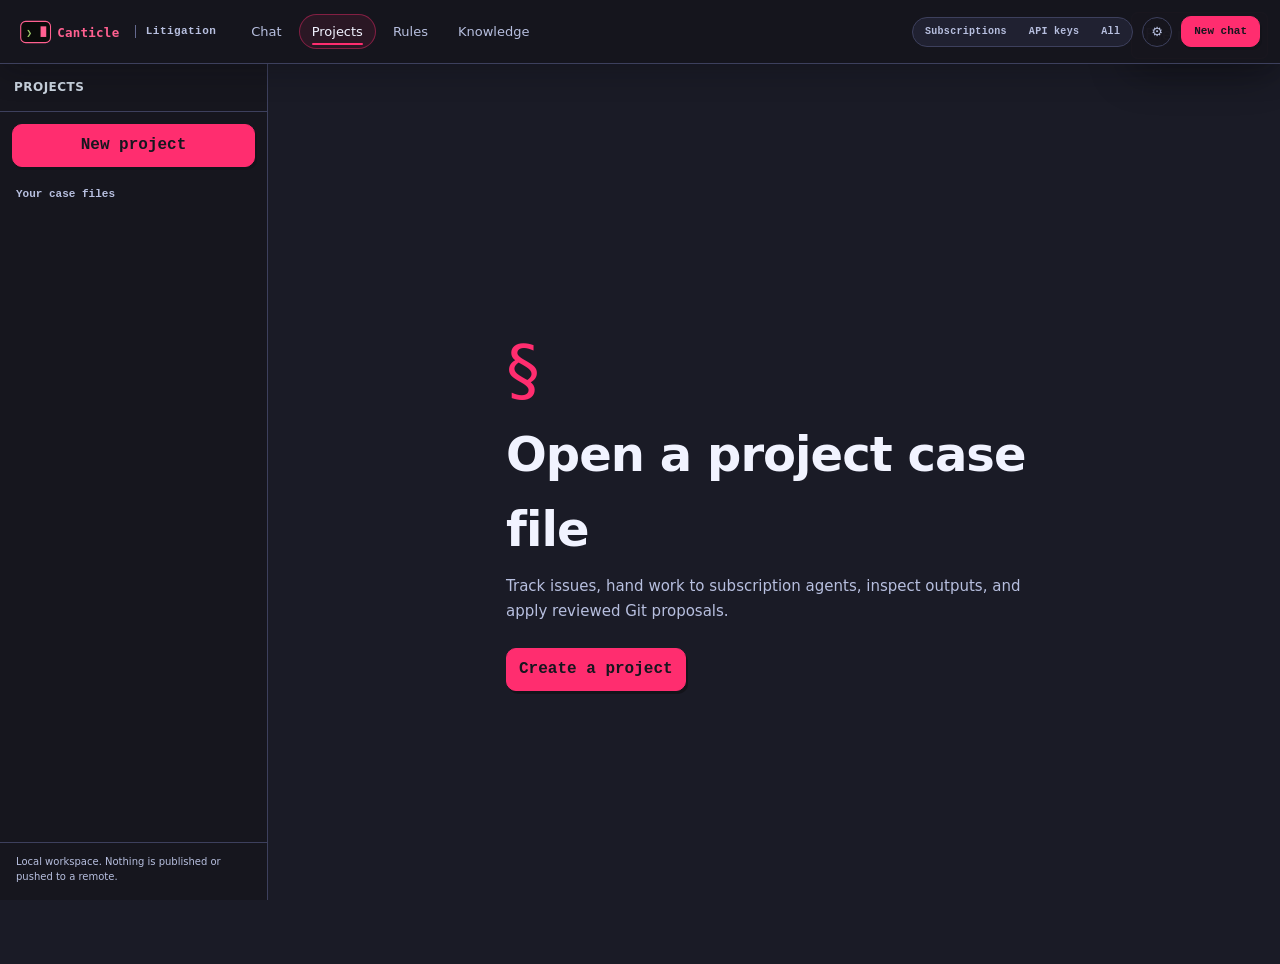
==== commit 7eb35cca: "feat: Canticle theme + install-time auth mode (subscriptions vs API keys) Apply the Canticle Cosmic " ====
--- a/projects.html
+++ b/projects.html
@@ -3,14 +3,17 @@
 <head>
 <meta charset="UTF-8">
 <meta name="viewport" content="width=device-width, initial-scale=1.0">
-<title>Projects · Litigation</title>
+<title>Projects · Canticle Litigation</title>
 <link rel="stylesheet" href="/projects.css">
-<link rel="stylesheet" href="/shared-nav.css">
+<link rel="stylesheet" href="/branding/canticle-cosmic.css?v=1.0.0">
+<link rel="stylesheet" href="/shared-nav.css?v=2.1.0">
+<link rel="stylesheet" href="/branding/litigation-canticle.css?v=1.0.1">
 <script src="/shared-nav.js" defer></script>
 </head>
-<body>
+<body class="cc-cosmic litigation-projects">
+<a class="cc-skip-link" href="#main-content">Skip to workspace</a>
 <header class="litigation-nav">
-  <a class="litigation-nav__brand" href="/"><span aria-hidden="true">⚖</span>Litigation</a>
+  <a class="litigation-nav__brand cc-brand" href="/" aria-label="Canticle Litigation home"><img src="/branding/canticle-lockup.svg?v=1.0.0" alt="Canticle"><span class="litigation-nav__product">Litigation</span></a>
   <nav class="litigation-nav__tabs" aria-label="Workspace sections">
     <a href="/">Chat</a><a href="/projects" aria-current="page">Projects</a><a href="/rules">Rules</a><a href="/knowledge">Knowledge</a>
   </nav>
@@ -28,7 +31,7 @@
     <div class="rail-foot">Local workspace. Nothing is published or pushed to a remote.</div>
   </aside>
 
-  <main class="workbench">
+  <main class="workbench" id="main-content">
     <div class="global-error" id="global-error" role="alert" hidden></div>
     <div class="global-notice" id="global-notice" role="status" hidden></div>
     <section class="empty-project" id="empty-project">
--- a/branding/canticle-cosmic.css
+++ b/branding/canticle-cosmic.css
@@ -0,0 +1,896 @@
+/* Canticle Cosmic UI Kit v1.0.0
+ * Original Canticle component language. Namespaced with cc- so consumers opt in.
+ */
+
+.cc-cosmic {
+  color-scheme: dark;
+  --cc-void: #16161e;
+  --cc-night: #1a1b26;
+  --cc-panel: #1f2028;
+  --cc-well: #13131a;
+  --cc-bubble: #24253a;
+  --cc-ink: #c0caf5;
+  --cc-ink-muted: #a9b1d6;
+  --cc-ink-quiet: #565f89;
+  --cc-line: #3b3d57;
+  --cc-line-bright: #565f89;
+  --cc-plasma: #ff6090;
+  --cc-magenta: #e478d0;
+  --cc-lavender: #c4a7e7;
+  --cc-orbit: #7dcfff;
+  --cc-mint: #9ece6a;
+  --cc-aqua: #73daca;
+  --cc-sun: #e0af68;
+  --cc-comet: #ff9e64;
+  --cc-danger: #f7768e;
+  --cc-blue: #7aa2f7;
+  --cc-ice: #b4f9f8;
+  --cc-gloss: rgba(255, 255, 255, 0.18);
+  --cc-plasma-glow: rgba(255, 96, 144, 0.3);
+  --cc-orbit-glow: rgba(125, 207, 255, 0.24);
+  --cc-mint-glow: rgba(158, 206, 106, 0.22);
+  --cc-scrim: rgba(19, 19, 26, 0.78);
+  --cc-font-display: "Fredoka", "Arial Rounded MT Bold", "Outfit", system-ui, sans-serif;
+  --cc-font-body: "Outfit", system-ui, sans-serif;
+  --cc-font-utility: "Fira Code", "JetBrains Mono", "Cascadia Mono", monospace;
+  --cc-radius-chip: 0.75rem;
+  --cc-radius-control: 1rem;
+  --cc-radius-panel: 1.5rem;
+  --cc-radius-bubble: 2rem;
+  --cc-radius-pill: 999px;
+  --cc-border: 2px;
+  --cc-border-strong: 3px;
+  --cc-shadow-sticker: 6px 7px 0 var(--cc-well);
+  --cc-shadow-sticker-small: 3px 4px 0 var(--cc-well);
+  --cc-shadow-float: 0 20px 60px rgba(19, 19, 26, 0.42);
+  --cc-shadow-focus: 0 0 0 3px var(--cc-void), 0 0 0 6px var(--cc-orbit);
+  --cc-ease-squish: cubic-bezier(0.2, 1.4, 0.4, 1);
+}
+
+.cc-cosmic {
+  box-sizing: border-box;
+  min-width: 0;
+  background: var(--cc-night);
+  color: var(--cc-ink);
+  font-family: var(--cc-font-body);
+  font-size: 1rem;
+  line-height: 1.55;
+  text-rendering: optimizeLegibility;
+}
+
+.cc-cosmic *,
+.cc-cosmic *::before,
+.cc-cosmic *::after {
+  box-sizing: inherit;
+}
+
+.cc-cosmic :where(h1, h2, h3, p, ul, ol, figure) {
+  margin-block-start: 0;
+}
+
+.cc-cosmic :where(button, input, select, textarea) {
+  font: inherit;
+}
+
+.cc-cosmic :where(a) {
+  color: var(--cc-orbit);
+  text-underline-offset: 0.2em;
+}
+
+.cc-cosmic :where(a:hover) {
+  color: var(--cc-ice);
+}
+
+.cc-cosmic :where(a, button, input, select, textarea, [tabindex]):focus-visible {
+  box-shadow: var(--cc-shadow-focus);
+  outline: 0;
+}
+
+.cc-skip-link {
+  position: fixed;
+  z-index: 9999;
+  inset: 0.75rem auto auto 0.75rem;
+  padding: 0.7rem 1rem;
+  border: var(--cc-border) solid var(--cc-orbit);
+  border-radius: var(--cc-radius-control);
+  background: var(--cc-void);
+  color: var(--cc-ink);
+  font: 700 0.8rem/1.2 var(--cc-font-utility);
+  transform: translateY(-180%);
+  transition: transform 160ms ease;
+}
+
+.cc-skip-link:focus {
+  transform: translateY(0);
+}
+
+.cc-sky {
+  position: relative;
+  isolation: isolate;
+  overflow: hidden;
+  background:
+    radial-gradient(circle at 18% 14%, rgba(255, 96, 144, 0.16), transparent 27rem),
+    radial-gradient(circle at 84% 24%, rgba(125, 207, 255, 0.14), transparent 30rem),
+    radial-gradient(circle at 64% 82%, rgba(158, 206, 106, 0.1), transparent 24rem),
+    var(--cc-void);
+}
+
+.cc-sky::before {
+  position: absolute;
+  z-index: -2;
+  inset: 0;
+  background-image:
+    radial-gradient(circle, rgba(196, 167, 231, 0.72) 0 1px, transparent 1.5px),
+    radial-gradient(circle, rgba(125, 207, 255, 0.46) 0 1px, transparent 1.4px);
+  background-position: 0 0, 2rem 3rem;
+  background-size: 5.2rem 5.2rem, 7.1rem 7.1rem;
+  content: "";
+  mask-image: linear-gradient(to bottom, black, transparent 82%);
+  opacity: 0.5;
+}
+
+.cc-sky::after {
+  position: absolute;
+  z-index: -1;
+  top: 8rem;
+  right: -8rem;
+  width: 26rem;
+  aspect-ratio: 1;
+  border: 2px dashed rgba(125, 207, 255, 0.17);
+  border-radius: 50%;
+  content: "";
+  animation: cc-orbit 18s linear infinite;
+}
+
+.cc-brand {
+  display: inline-flex;
+  align-items: center;
+  min-height: 3rem;
+  gap: 0.75rem;
+}
+
+.cc-brand img {
+  display: block;
+  width: auto;
+  height: 3rem;
+}
+
+.cc-brand-context {
+  padding-inline-start: 0.75rem;
+  border-inline-start: 1px solid var(--cc-line);
+  color: var(--cc-ink-muted);
+  font: 600 0.72rem/1.4 var(--cc-font-utility);
+  letter-spacing: 0.08em;
+  text-transform: uppercase;
+}
+
+.cc-kicker,
+.cc-eyebrow {
+  color: var(--cc-mint);
+  font: 700 0.72rem/1.2 var(--cc-font-utility);
+  letter-spacing: 0.12em;
+  text-transform: uppercase;
+}
+
+.cc-display,
+.cc-bubble-title {
+  color: var(--cc-ink);
+  font-family: var(--cc-font-display);
+  font-weight: 700;
+  letter-spacing: -0.035em;
+}
+
+.cc-display {
+  max-width: 12ch;
+  margin-block-end: 1.25rem;
+  font-size: clamp(3rem, 8vw, 7.2rem);
+  line-height: 0.9;
+}
+
+.cc-display-accent {
+  color: var(--cc-plasma);
+  text-shadow: 0 0 24px var(--cc-plasma-glow);
+}
+
+.cc-lede {
+  max-width: 58ch;
+  color: var(--cc-ink-muted);
+  font-size: clamp(1rem, 2vw, 1.25rem);
+}
+
+.cc-grid {
+  display: grid;
+  grid-template-columns: repeat(auto-fit, minmax(min(100%, 15rem), 1fr));
+  gap: 1.25rem;
+}
+
+.cc-stack {
+  display: flex;
+  flex-direction: column;
+  gap: 1rem;
+}
+
+.cc-cluster {
+  display: flex;
+  flex-wrap: wrap;
+  align-items: center;
+  gap: 0.75rem;
+}
+
+.cc-bubble-card {
+  position: relative;
+  min-width: 0;
+  padding: clamp(1rem, 2vw, 1.5rem);
+  overflow: hidden;
+  border: var(--cc-border-strong) solid var(--cc-line-bright);
+  border-radius: var(--cc-radius-bubble);
+  background: var(--cc-bubble);
+  box-shadow: var(--cc-shadow-sticker), var(--cc-shadow-float);
+}
+
+.cc-bubble-card::before {
+  position: absolute;
+  top: 0.55rem;
+  left: 1.05rem;
+  width: min(38%, 8rem);
+  height: 0.5rem;
+  border-radius: var(--cc-radius-pill);
+  background: var(--cc-gloss);
+  content: "";
+  pointer-events: none;
+  transform: rotate(-2deg);
+}
+
+.cc-bubble-card--plasma {
+  border-color: var(--cc-plasma);
+  box-shadow:
+    var(--cc-shadow-sticker),
+    0 0 0 1px rgba(255, 96, 144, 0.28),
+    0 0 30px var(--cc-plasma-glow);
+}
+
+.cc-bubble-card--orbit {
+  border-color: var(--cc-orbit);
+  box-shadow: var(--cc-shadow-sticker), 0 0 28px var(--cc-orbit-glow);
+}
+
+.cc-bubble-card--mint {
+  border-color: var(--cc-mint);
+  box-shadow: var(--cc-shadow-sticker), 0 0 28px var(--cc-mint-glow);
+}
+
+.cc-bubble-title {
+  margin-block: 0.55rem 0.75rem;
+  font-size: clamp(1.35rem, 3vw, 2rem);
+  line-height: 1.05;
+}
+
+.cc-bubble-copy {
+  margin-block-end: 0;
+  color: var(--cc-ink-muted);
+}
+
+.cc-sticker {
+  display: inline-flex;
+  align-items: center;
+  min-height: 1.9rem;
+  padding: 0.35rem 0.7rem;
+  border: var(--cc-border) solid var(--cc-well);
+  border-radius: var(--cc-radius-pill);
+  background: var(--cc-sun);
+  box-shadow: var(--cc-shadow-sticker-small);
+  color: var(--cc-well);
+  font: 700 0.68rem/1 var(--cc-font-utility);
+  letter-spacing: 0.08em;
+  text-transform: uppercase;
+  transform: rotate(-1.5deg);
+}
+
+.cc-sticker--plasma {
+  background: var(--cc-plasma);
+}
+
+.cc-sticker--orbit {
+  background: var(--cc-orbit);
+}
+
+.cc-sticker--mint {
+  background: var(--cc-mint);
+}
+
+.cc-button {
+  display: inline-flex;
+  align-items: center;
+  justify-content: center;
+  min-height: 44px;
+  padding: 0.72rem 1.1rem;
+  gap: 0.55rem;
+  border: var(--cc-border) solid var(--cc-line-bright);
+  border-radius: var(--cc-radius-control);
+  background: var(--cc-panel);
+  box-shadow: var(--cc-shadow-sticker-small);
+  color: var(--cc-ink);
+  cursor: pointer;
+  font: 700 0.78rem/1.2 var(--cc-font-utility);
+  letter-spacing: 0.02em;
+  text-decoration: none;
+  transition:
+    transform 180ms var(--cc-ease-squish),
+    box-shadow 180ms var(--cc-ease-squish),
+    border-color 180ms ease,
+    background-color 180ms ease;
+}
+
+.cc-button:hover {
+  border-color: var(--cc-orbit);
+  color: var(--cc-ink);
+  transform: translate(-1px, -2px) rotate(-0.4deg);
+}
+
+.cc-button:active {
+  box-shadow: 1px 2px 0 var(--cc-well);
+  transform: translate(2px, 2px) scale(0.98);
+}
+
+.cc-button--primary {
+  border-color: var(--cc-plasma);
+  background: var(--cc-plasma);
+  color: var(--cc-void);
+}
+
+.cc-button--primary:hover {
+  border-color: var(--cc-ice);
+  background: var(--cc-magenta);
+  color: var(--cc-void);
+}
+
+.cc-button--secondary {
+  border-color: var(--cc-orbit);
+  background: var(--cc-orbit);
+  color: var(--cc-void);
+}
+
+.cc-button--quiet {
+  border-color: var(--cc-line);
+  background: transparent;
+  box-shadow: none;
+  color: var(--cc-ink-muted);
+}
+
+.cc-button--danger {
+  border-color: var(--cc-danger);
+  background: transparent;
+  color: var(--cc-danger);
+}
+
+.cc-button[disabled],
+.cc-button[aria-disabled="true"] {
+  border-color: var(--cc-line);
+  background: var(--cc-panel);
+  box-shadow: none;
+  color: var(--cc-ink-quiet);
+  cursor: not-allowed;
+  transform: none;
+}
+
+.cc-icon {
+  flex: 0 0 auto;
+  width: 1.125rem;
+  height: 1.125rem;
+  fill: none;
+  stroke: currentColor;
+  stroke-linecap: round;
+  stroke-linejoin: round;
+  stroke-width: 2;
+}
+
+.cc-icon-button {
+  width: 44px;
+  padding-inline: 0;
+}
+
+.cc-field {
+  display: grid;
+  gap: 0.5rem;
+}
+
+.cc-label {
+  color: var(--cc-ink-muted);
+  font: 700 0.72rem/1.2 var(--cc-font-utility);
+  letter-spacing: 0.04em;
+}
+
+.cc-input,
+.cc-select,
+.cc-textarea {
+  width: 100%;
+  min-height: 44px;
+  padding: 0.72rem 0.9rem;
+  border: var(--cc-border) solid var(--cc-line-bright);
+  border-radius: var(--cc-radius-control);
+  background: var(--cc-well);
+  color: var(--cc-ink);
+  caret-color: var(--cc-plasma);
+  font: 400 0.86rem/1.35 var(--cc-font-utility);
+  transition: border-color 160ms ease, box-shadow 160ms ease;
+}
+
+.cc-textarea {
+  min-height: 7rem;
+  resize: vertical;
+}
+
+.cc-input::placeholder,
+.cc-textarea::placeholder {
+  color: var(--cc-ink-quiet);
+}
+
+.cc-input:hover,
+.cc-select:hover,
+.cc-textarea:hover {
+  border-color: var(--cc-orbit);
+}
+
+.cc-input[aria-invalid="true"],
+.cc-select[aria-invalid="true"],
+.cc-textarea[aria-invalid="true"] {
+  border-color: var(--cc-danger);
+}
+
+.cc-help,
+.cc-error {
+  margin: 0;
+  font: 600 0.7rem/1.4 var(--cc-font-utility);
+}
+
+.cc-help {
+  color: var(--cc-ink-muted);
+}
+
+.cc-error {
+  color: var(--cc-danger);
+}
+
+.cc-chip {
+  display: inline-flex;
+  align-items: center;
+  min-height: 2rem;
+  padding: 0.35rem 0.7rem;
+  gap: 0.45rem;
+  border: 1px solid var(--cc-line-bright);
+  border-radius: var(--cc-radius-pill);
+  background: var(--cc-panel);
+  color: var(--cc-ink-muted);
+  font: 600 0.68rem/1.1 var(--cc-font-utility);
+}
+
+.cc-chip[data-tone="active"] {
+  border-color: var(--cc-mint);
+  color: var(--cc-mint);
+}
+
+.cc-chip[data-tone="info"] {
+  border-color: var(--cc-orbit);
+  color: var(--cc-orbit);
+}
+
+.cc-chip[data-tone="warning"] {
+  border-color: var(--cc-sun);
+  color: var(--cc-sun);
+}
+
+.cc-status-dot {
+  width: 0.55rem;
+  height: 0.55rem;
+  border: 1px solid currentColor;
+  border-radius: 50%;
+  background: currentColor;
+  box-shadow: 0 0 10px currentColor;
+}
+
+.cc-window {
+  overflow: hidden;
+  border: var(--cc-border-strong) solid var(--cc-line-bright);
+  border-radius: var(--cc-radius-panel);
+  background: var(--cc-panel);
+  box-shadow: var(--cc-shadow-sticker), var(--cc-shadow-float);
+}
+
+.cc-window-bar {
+  display: flex;
+  align-items: center;
+  min-height: 3rem;
+  padding: 0.6rem 0.9rem;
+  gap: 0.55rem;
+  border-block-end: var(--cc-border) solid var(--cc-line);
+  background: var(--cc-night);
+}
+
+.cc-window-dot {
+  width: 0.7rem;
+  height: 0.7rem;
+  border: 1px solid var(--cc-well);
+  border-radius: 50%;
+  background: var(--cc-plasma);
+  box-shadow: 1px 2px 0 var(--cc-well);
+}
+
+.cc-window-dot:nth-child(2) {
+  background: var(--cc-sun);
+}
+
+.cc-window-dot:nth-child(3) {
+  background: var(--cc-mint);
+}
+
+.cc-window-title {
+  min-width: 0;
+  margin-inline-start: 0.35rem;
+  overflow: hidden;
+  color: var(--cc-ink-muted);
+  font: 600 0.72rem/1 var(--cc-font-utility);
+  text-overflow: ellipsis;
+  white-space: nowrap;
+}
+
+.cc-window-body {
+  padding: clamp(1rem, 2vw, 1.5rem);
+}
+
+.cc-terminal {
+  margin: 0;
+  overflow-x: auto;
+  color: var(--cc-ink-muted);
+  font: 400 0.8rem/1.75 var(--cc-font-utility);
+  tab-size: 2;
+}
+
+.cc-terminal-prompt {
+  color: var(--cc-mint);
+  font-weight: 700;
+}
+
+.cc-terminal-live {
+  color: var(--cc-plasma);
+}
+
+.cc-cursor {
+  display: inline-block;
+  width: 0.58em;
+  height: 1.05em;
+  margin-inline-start: 0.18em;
+  vertical-align: -0.16em;
+  background: var(--cc-plasma);
+  box-shadow: 0 0 8px var(--cc-plasma);
+  animation: cc-blink 800ms step-end infinite;
+}
+
+.cc-table-wrap {
+  max-width: 100%;
+  overflow-x: auto;
+  border: var(--cc-border) solid var(--cc-line);
+  border-radius: var(--cc-radius-panel);
+  background: var(--cc-panel);
+}
+
+.cc-table {
+  width: 100%;
+  border-collapse: collapse;
+  color: var(--cc-ink-muted);
+  font: 400 0.78rem/1.4 var(--cc-font-utility);
+  text-align: left;
+}
+
+.cc-table th,
+.cc-table td {
+  min-height: 48px;
+  padding: 0.8rem 1rem;
+  border-block-end: 1px solid var(--cc-line);
+}
+
+.cc-table th {
+  background: var(--cc-night);
+  color: var(--cc-lavender);
+  font-weight: 700;
+  letter-spacing: 0.06em;
+  text-transform: uppercase;
+}
+
+.cc-table tbody tr:last-child td {
+  border-block-end: 0;
+}
+
+.cc-table tbody tr:hover {
+  background: rgba(125, 207, 255, 0.07);
+}
+
+.cc-table tbody tr.cc-table-row--selected {
+  background: var(--cc-plasma);
+  color: var(--cc-void);
+}
+
+.cc-table-id {
+  color: var(--cc-orbit);
+}
+
+.cc-table tbody tr.cc-table-row--selected .cc-table-id {
+  color: var(--cc-void);
+  font-weight: 700;
+}
+
+.cc-progress {
+  width: 100%;
+  height: 0.85rem;
+  overflow: hidden;
+  border: 2px solid var(--cc-well);
+  border-radius: var(--cc-radius-pill);
+  background: var(--cc-line);
+  box-shadow: 2px 3px 0 var(--cc-well);
+}
+
+.cc-progress-bar {
+  display: block;
+  width: var(--cc-progress, 0%);
+  height: 100%;
+  border-radius: inherit;
+  background: linear-gradient(90deg, var(--cc-plasma), var(--cc-orbit), var(--cc-mint));
+}
+
+.cc-toast {
+  display: grid;
+  grid-template-columns: auto 1fr;
+  align-items: start;
+  max-width: 30rem;
+  padding: 1rem;
+  gap: 0.8rem;
+  border: var(--cc-border) solid var(--cc-mint);
+  border-radius: var(--cc-radius-panel);
+  background: var(--cc-panel);
+  box-shadow: var(--cc-shadow-sticker-small), 0 0 20px var(--cc-mint-glow);
+}
+
+.cc-toast-mark {
+  display: grid;
+  width: 2rem;
+  aspect-ratio: 1;
+  place-items: center;
+  border: 2px solid var(--cc-well);
+  border-radius: 50%;
+  background: var(--cc-mint);
+  color: var(--cc-well);
+  font: 800 1rem/1 var(--cc-font-utility);
+}
+
+.cc-toast-title {
+  margin: 0 0 0.2rem;
+  color: var(--cc-ink);
+  font: 700 0.8rem/1.3 var(--cc-font-utility);
+}
+
+.cc-toast-copy {
+  margin: 0;
+  color: var(--cc-ink-muted);
+  font-size: 0.9rem;
+}
+
+.cc-orbit-stage {
+  position: relative;
+  display: grid;
+  min-height: clamp(22rem, 58vw, 36rem);
+  place-items: center;
+  overflow: hidden;
+  border: var(--cc-border-strong) solid var(--cc-line-bright);
+  border-radius: min(3rem, 8vw);
+  background:
+    radial-gradient(circle at center, rgba(255, 96, 144, 0.13), transparent 32%),
+    var(--cc-well);
+  box-shadow: var(--cc-shadow-sticker), var(--cc-shadow-float);
+}
+
+.cc-orbit-ring {
+  position: absolute;
+  width: var(--cc-orbit-size, 70%);
+  aspect-ratio: 1;
+  border: 1px dashed rgba(125, 207, 255, 0.28);
+  border-radius: 50%;
+  transform: rotate(var(--cc-orbit-tilt, -8deg));
+}
+
+.cc-orbit-ring--inner {
+  --cc-orbit-size: 42%;
+  --cc-orbit-tilt: 12deg;
+  border-color: rgba(255, 96, 144, 0.28);
+}
+
+.cc-memory-core {
+  position: relative;
+  z-index: 2;
+  width: min(66%, 22rem);
+  padding: clamp(1.2rem, 4vw, 2.2rem);
+  border: var(--cc-border-strong) solid var(--cc-plasma);
+  border-radius: 44% 56% 51% 49% / 52% 42% 58% 48%;
+  background: var(--cc-bubble);
+  box-shadow:
+    var(--cc-shadow-sticker),
+    0 0 42px var(--cc-plasma-glow);
+  text-align: center;
+  animation: cc-float 5.2s ease-in-out infinite;
+}
+
+.cc-memory-core::before {
+  position: absolute;
+  top: 14%;
+  left: 20%;
+  width: 34%;
+  height: 10%;
+  border-radius: var(--cc-radius-pill);
+  background: var(--cc-gloss);
+  content: "";
+  transform: rotate(-8deg);
+}
+
+.cc-memory-core strong {
+  display: block;
+  color: var(--cc-ink);
+  font: 700 clamp(1.6rem, 5vw, 3rem)/0.95 var(--cc-font-display);
+  letter-spacing: -0.035em;
+}
+
+.cc-memory-core span {
+  display: block;
+  margin-block-start: 0.75rem;
+  color: var(--cc-ink-muted);
+  font: 600 0.7rem/1.4 var(--cc-font-utility);
+}
+
+.cc-orbit-bubble {
+  position: absolute;
+  z-index: 3;
+  display: grid;
+  width: clamp(4.2rem, 12vw, 6.2rem);
+  aspect-ratio: 1;
+  place-items: center;
+  padding: 0.5rem;
+  border: var(--cc-border) solid currentColor;
+  border-radius: 46% 54% 58% 42% / 51% 42% 58% 49%;
+  background: var(--cc-panel);
+  box-shadow: 4px 5px 0 var(--cc-well), 0 0 20px currentColor;
+  color: var(--cc-orbit);
+  font: 700 clamp(0.55rem, 1.5vw, 0.72rem)/1.25 var(--cc-font-utility);
+  text-align: center;
+}
+
+.cc-orbit-bubble--source {
+  top: 12%;
+  left: 10%;
+  color: var(--cc-orbit);
+  transform: rotate(-7deg);
+}
+
+.cc-orbit-bubble--time {
+  top: 14%;
+  right: 9%;
+  color: var(--cc-mint);
+  transform: rotate(6deg);
+}
+
+.cc-orbit-bubble--trust {
+  right: 14%;
+  bottom: 10%;
+  color: var(--cc-sun);
+  transform: rotate(-5deg);
+}
+
+.cc-orbit-bubble--context {
+  bottom: 12%;
+  left: 13%;
+  color: var(--cc-lavender);
+  transform: rotate(5deg);
+}
+
+.cc-orbit-note {
+  position: absolute;
+  z-index: 4;
+  right: 1rem;
+  bottom: 0.75rem;
+  color: var(--cc-ink-quiet);
+  font: 600 0.62rem/1.3 var(--cc-font-utility);
+}
+
+.cc-sr-only {
+  position: absolute;
+  width: 1px;
+  height: 1px;
+  padding: 0;
+  overflow: hidden;
+  clip: rect(0, 0, 0, 0);
+  white-space: nowrap;
+  border: 0;
+}
+
+@keyframes cc-float {
+  0%,
+  100% {
+    transform: translateY(0) rotate(-0.6deg);
+  }
+  50% {
+    transform: translateY(-8px) rotate(0.6deg);
+  }
+}
+
+@keyframes cc-orbit {
+  to {
+    transform: rotate(360deg);
+  }
+}
+
+@keyframes cc-blink {
+  0%,
+  49% {
+    opacity: 1;
+  }
+  50%,
+  99% {
+    opacity: 0;
+  }
+}
+
+@media (max-width: 42rem) {
+  .cc-display {
+    font-size: clamp(3rem, 18vw, 5rem);
+  }
+
+  .cc-brand-context {
+    display: none;
+  }
+
+  .cc-orbit-stage {
+    min-height: 27rem;
+  }
+
+  .cc-orbit-bubble {
+    width: 4.5rem;
+  }
+
+  .cc-table th,
+  .cc-table td {
+    padding-inline: 0.75rem;
+  }
+}
+
+@media (prefers-reduced-motion: reduce) {
+  .cc-cosmic *,
+  .cc-cosmic *::before,
+  .cc-cosmic *::after {
+    scroll-behavior: auto !important;
+    animation-duration: 0.001ms !important;
+    animation-iteration-count: 1 !important;
+    transition-duration: 0.001ms !important;
+  }
+
+  .cc-cursor {
+    opacity: 1;
+  }
+}
+
+@media (forced-colors: active) {
+  .cc-cosmic :where(a, button, input, select, textarea, [tabindex]):focus-visible {
+    outline: 3px solid Highlight;
+    outline-offset: 3px;
+    box-shadow: none;
+  }
+
+  .cc-bubble-card,
+  .cc-button,
+  .cc-window,
+  .cc-toast,
+  .cc-orbit-stage,
+  .cc-memory-core,
+  .cc-orbit-bubble {
+    border-color: CanvasText;
+    background: Canvas;
+    box-shadow: none;
+    color: CanvasText;
+    forced-color-adjust: none;
+  }
+}
--- a/shared-nav.css
+++ b/shared-nav.css
@@ -1,4 +1,5 @@
-:root { --litigation-nav-height: 58px; }
+:root { --litigation-nav-height: 64px; }
+
 .litigation-nav {
   position: sticky;
   z-index: 80;
@@ -8,69 +9,199 @@
   display: grid;
   grid-template-columns: auto minmax(0, 1fr) auto;
   align-items: center;
-  gap: 18px;
-  padding: 0 18px;
-  border-bottom: 1px solid var(--rule, var(--line, var(--border, #2d3748)));
-  background: #11161d;
-  color: #e6edf3;
-  font: 13px/1.2 Inter, ui-sans-serif, system-ui, -apple-system, "Segoe UI", sans-serif;
-}
+  gap: 22px;
+  padding: 0 20px;
+  border-bottom: 1px solid var(--cc-line, #3d405d);
+  background: rgba(22, 22, 30, 0.98);
+  box-shadow: 0 8px 30px rgba(8, 8, 14, 0.24);
+  color: var(--cc-ink, #f1f3ff);
+  font: 13px/1.2 var(--cc-font-body, system-ui, sans-serif);
+}
+
 .litigation-nav__brand {
-  color: #f59e0b;
-  font-weight: 760;
-  letter-spacing: .025em;
-  text-decoration: none;
-  white-space: nowrap;
-}
-.litigation-nav__brand span { margin-right: 7px; color: #e6edf3; }
-.litigation-nav__tabs { min-width: 0; display: flex; align-items: stretch; gap: 3px; overflow-x: auto; }
+  min-width: 0;
+  min-height: 0;
+  gap: 10px;
+  color: var(--cc-ink, #f1f3ff);
+  text-decoration: none;
+  white-space: nowrap;
+}
+
+.litigation-nav__brand img { width: auto; height: 34px; }
+
+.litigation-nav__product {
+  padding-left: 10px;
+  border-left: 1px solid var(--cc-line-bright, #64698f);
+  color: var(--cc-ink-muted, #b7bfdf);
+  font: 650 11px/1.2 var(--cc-font-utility, ui-monospace, monospace);
+  letter-spacing: 0.04em;
+}
+
+.litigation-nav__tabs {
+  min-width: 0;
+  display: flex;
+  align-items: center;
+  gap: 4px;
+  overflow-x: auto;
+  scrollbar-width: none;
+}
+
+.litigation-nav__tabs::-webkit-scrollbar { display: none; }
+
 .litigation-nav__tabs a {
   position: relative;
   flex: 0 0 auto;
-  padding: 10px 11px;
-  border-radius: 5px;
-  color: #8b949e;
-  text-decoration: none;
-  white-space: nowrap;
-}
-.litigation-nav__tabs a:hover { color: #e6edf3; background: #1c2331; }
-.litigation-nav__tabs a[aria-current="page"] { color: #e6edf3; background: rgba(245,158,11,.08); }
+  padding: 9px 12px;
+  border: 1px solid transparent;
+  border-radius: 999px;
+  color: var(--cc-ink-muted, #b7bfdf);
+  text-decoration: none;
+  white-space: nowrap;
+}
+
+.litigation-nav__tabs a:hover {
+  border-color: var(--cc-line, #3d405d);
+  background: var(--cc-panel, #202131);
+  color: var(--cc-ink, #f1f3ff);
+}
+
+.litigation-nav__tabs a[aria-current="page"] {
+  border-color: rgba(255, 45, 111, 0.42);
+  background: rgba(255, 45, 111, 0.09);
+  color: var(--cc-ink, #f1f3ff);
+}
+
 .litigation-nav__tabs a[aria-current="page"]::after {
   position: absolute;
-  right: 9px;
-  bottom: 2px;
-  left: 9px;
+  right: 12px;
+  bottom: 3px;
+  left: 12px;
   height: 2px;
-  background: #f59e0b;
+  border-radius: 999px;
+  background: var(--cc-plasma, #ff2d6f);
   content: "";
 }
-.litigation-nav__actions { min-width: 0; display: flex; align-items: center; justify-content: flex-end; gap: 9px; }
+
+.litigation-nav__actions {
+  min-width: 0;
+  display: flex;
+  align-items: center;
+  justify-content: flex-end;
+  gap: 9px;
+}
+
 .litigation-nav__new {
-  padding: 8px 11px;
-  border: 1px solid #f6ad2a;
-  border-radius: 6px;
-  background: #f59e0b;
-  color: #17110a;
-  font-size: 11px;
-  font-weight: 750;
-  text-decoration: none;
-  white-space: nowrap;
-}
-.litigation-nav__new:hover { filter: brightness(1.07); }
-.litigation-nav__status { min-width: 0; overflow: hidden; text-overflow: ellipsis; white-space: nowrap; }
-@media (max-width: 640px) {
-  :root { --litigation-nav-height: 94px; }
+  padding: 8px 12px;
+  border: 1px solid var(--cc-plasma, #ff2d6f);
+  border-radius: 10px;
+  background: var(--cc-plasma, #ff2d6f);
+  box-shadow: 2px 3px 0 var(--cc-well, #13131a);
+  color: var(--cc-void, #16161e);
+  font: 750 11px/1.2 var(--cc-font-utility, ui-monospace, monospace);
+  text-decoration: none;
+  white-space: nowrap;
+}
+
+.litigation-nav__new:hover {
+  border-color: var(--cc-orbit, #3dbfff);
+  background: #ff6090;
+  color: var(--cc-void, #16161e);
+}
+
+.litigation-nav__status {
+  min-width: 0;
+  overflow: hidden;
+  text-overflow: ellipsis;
+  white-space: nowrap;
+}
+
+.litigation-nav__auth {
+  display: flex;
+  align-items: center;
+  gap: 2px;
+  padding: 2px;
+  border: 1px solid var(--cc-line, #3d405d);
+  border-radius: 999px;
+  background: var(--cc-panel, #202131);
+}
+
+.litigation-nav__auth button {
+  padding: 6px 10px;
+  border: none;
+  border-radius: 999px;
+  background: transparent;
+  color: var(--cc-ink-muted, #b7bfdf);
+  font: 650 10px/1.2 var(--cc-font-utility, ui-monospace, monospace);
+  letter-spacing: 0.03em;
+  cursor: pointer;
+  white-space: nowrap;
+}
+
+.litigation-nav__auth button[aria-pressed="true"] {
+  background: rgba(61, 191, 255, 0.16);
+  box-shadow: inset 0 0 0 1px rgba(61, 191, 255, 0.45);
+  color: var(--cc-ink, #f1f3ff);
+}
+
+.litigation-nav__auth button:focus-visible,
+.litigation-nav__setup:focus-visible {
+  outline: 2px solid var(--cc-orbit, #3dbfff);
+  outline-offset: 1px;
+}
+
+.litigation-nav__setup {
+  display: inline-flex;
+  align-items: center;
+  justify-content: center;
+  width: 30px;
+  height: 30px;
+  border: 1px solid var(--cc-line, #3d405d);
+  border-radius: 999px;
+  color: var(--cc-ink-muted, #b7bfdf);
+  text-decoration: none;
+  font-size: 13px;
+  line-height: 1;
+}
+
+.litigation-nav__setup:hover {
+  border-color: var(--cc-orbit, #3dbfff);
+  color: var(--cc-ink, #f1f3ff);
+}
+
+@media (max-width: 720px) {
+  :root { --litigation-nav-height: 102px; }
+
   .litigation-nav {
     height: var(--litigation-nav-height);
-    grid-template-columns: minmax(0,1fr) auto;
+    grid-template-columns: minmax(0, 1fr) auto;
     grid-template-areas: "brand actions" "tabs tabs";
-    gap: 5px 10px;
+    gap: 7px 10px;
     padding: 8px 10px 7px;
   }
+
   .litigation-nav__brand { grid-area: brand; }
-  .litigation-nav__tabs { grid-area: tabs; }
+  .litigation-nav__brand img { height: 29px; }
+  .litigation-nav__product { padding-left: 8px; font-size: 10px; }
+  .litigation-nav__tabs { grid-area: tabs; width: 100%; }
   .litigation-nav__tabs a { flex: 1 0 auto; padding: 8px 9px; text-align: center; font-size: 11px; }
   .litigation-nav__actions { grid-area: actions; }
   .litigation-nav__status { display: none; }
   .litigation-nav__new { padding: 7px 9px; }
-}
+  .litigation-nav__auth button { padding: 6px 7px; font-size: 9px; }
+  .litigation-nav__setup { width: 26px; height: 26px; }
+}
+
+@media (max-width: 420px) {
+  .litigation-nav__tabs { gap: 2px; }
+  .litigation-nav__tabs a { min-width: 0; padding-inline: 7px; }
+}
+
+@media (max-width: 340px) {
+  .litigation-nav__product { display: none; }
+}
+
+@media (prefers-reduced-motion: reduce) {
+  .litigation-nav *,
+  .litigation-nav *::before,
+  .litigation-nav *::after { transition: none !important; }
+}
--- a/branding/litigation-canticle.css
+++ b/branding/litigation-canticle.css
@@ -0,0 +1,327 @@
+/* Canticle Litigation adaptation layer.
+ * Loaded after page CSS and the vendored Canticle Cosmic UI Kit.
+ */
+
+body.cc-cosmic {
+  --cc-night: #1a1b26;
+  --cc-void: #16161e;
+  --cc-panel: #202131;
+  --cc-well: #13131a;
+  --cc-bubble: #26283d;
+  --cc-ink: #f1f3ff;
+  --cc-ink-muted: #b7bfdf;
+  --cc-ink-quiet: #8993bc;
+  --cc-line: #3d405d;
+  --cc-line-bright: #64698f;
+  --cc-plasma: #ff2d6f;
+  --cc-magenta: #ff6090;
+  --cc-lavender: #b57cff;
+  --cc-orbit: #3dbfff;
+  --cc-mint: #7fdc3a;
+  --cc-aqua: #73daca;
+  --cc-danger: #ff6b81;
+  --cc-blue: #7aa2f7;
+  --cc-font-display: "Outfit", "Arial Rounded MT Bold", system-ui, sans-serif;
+  --cc-font-body: "Outfit", system-ui, -apple-system, "Segoe UI", sans-serif;
+  --cc-font-utility: "Fira Code", "JetBrains Mono", "Cascadia Mono", ui-monospace, monospace;
+  min-width: 0;
+  background: var(--cc-night);
+  color: var(--cc-ink);
+  font-family: var(--cc-font-body);
+}
+
+body.litigation-chat {
+  --bg: var(--cc-night);
+  --bg2: var(--cc-void);
+  --bg3: var(--cc-panel);
+  --border: var(--cc-line);
+  --text: var(--cc-ink);
+  --dim: var(--cc-ink-muted);
+  --accent: var(--cc-magenta);
+  --user: #315ca8;
+}
+
+body.litigation-projects {
+  --ink: var(--cc-night);
+  --chamber: var(--cc-void);
+  --docket: var(--cc-panel);
+  --rule: var(--cc-line);
+  --paper: var(--cc-ink);
+  --muted: var(--cc-ink-muted);
+  --amber: var(--cc-magenta);
+  --blue: var(--cc-orbit);
+  --green: var(--cc-mint);
+  --red: var(--cc-danger);
+}
+
+body.litigation-rules {
+  --ink: var(--cc-ink);
+  --muted: var(--cc-ink-muted);
+  --base: var(--cc-night);
+  --panel: var(--cc-void);
+  --raised: var(--cc-panel);
+  --rule: var(--cc-line);
+  --amber: var(--cc-magenta);
+  --amber-wash: rgba(255, 45, 111, 0.1);
+  --green: var(--cc-mint);
+  --red: var(--cc-danger);
+  --blue: var(--cc-orbit);
+}
+
+body.litigation-knowledge {
+  --bg: var(--cc-night);
+  --panel: var(--cc-void);
+  --panel-2: var(--cc-panel);
+  --line: var(--cc-line);
+  --text: var(--cc-ink);
+  --muted: var(--cc-ink-muted);
+  --amber: var(--cc-magenta);
+  --green: var(--cc-mint);
+  --red: var(--cc-danger);
+}
+
+.cc-cosmic :where(h1, h2, h3, h4, h5, h6) {
+  color: var(--cc-ink);
+  font-family: var(--cc-font-display);
+  font-weight: 650;
+  letter-spacing: -0.02em;
+}
+
+.cc-cosmic :where(code, pre, .repo-line, .namespace, .eyebrow, .position, .rail-label) {
+  font-family: var(--cc-font-utility);
+}
+
+.cc-cosmic :where(a, button, input, select, textarea, [tabindex]):focus-visible {
+  outline: 2px solid var(--cc-orbit);
+  outline-offset: 3px;
+  box-shadow: 0 0 0 3px var(--cc-night), 0 0 0 6px rgba(61, 191, 255, 0.42);
+}
+
+.cc-cosmic :where(input, select, textarea) {
+  border-color: var(--cc-line-bright);
+  border-radius: 10px;
+  background: var(--cc-well);
+  color: var(--cc-ink);
+  caret-color: var(--cc-plasma);
+}
+
+.cc-cosmic :where(input, textarea)::placeholder { color: var(--cc-ink-quiet); }
+.cc-cosmic :where(input, select, textarea):hover { border-color: var(--cc-orbit); }
+
+.cc-cosmic :where(.primary, #send, #create-btn, .query-row button:not(.secondary), .hero > button) {
+  border: 1px solid var(--cc-plasma);
+  border-radius: 10px;
+  background: var(--cc-plasma);
+  color: #16161e;
+  box-shadow: 2px 3px 0 var(--cc-well);
+  font-family: var(--cc-font-utility);
+  font-weight: 750;
+}
+
+.cc-cosmic :where(.primary, #send, #create-btn, .query-row button:not(.secondary), .hero > button):hover {
+  border-color: var(--cc-orbit);
+  background: #ff6090;
+  filter: none;
+}
+
+.cc-cosmic :where(.quiet, .icon-button, .topbtn, .check-model, #cancel-btn, button.secondary) {
+  border-color: var(--cc-line-bright);
+  border-radius: 9px;
+  background: var(--cc-panel);
+  color: var(--cc-ink);
+  font-family: var(--cc-font-utility);
+}
+
+.cc-cosmic :where(.quiet, .icon-button, .topbtn, .check-model, #cancel-btn, button.secondary):hover {
+  border-color: var(--cc-orbit);
+  color: var(--cc-orbit);
+}
+
+.cc-cosmic :where(dialog, #modal) {
+  border: 2px solid var(--cc-line-bright);
+  border-radius: 18px;
+  background: var(--cc-panel);
+  color: var(--cc-ink);
+  box-shadow: 6px 7px 0 var(--cc-well), 0 24px 80px rgba(0, 0, 0, 0.55);
+}
+
+.cc-cosmic dialog::backdrop,
+.cc-cosmic #modal-bg { background: rgba(10, 10, 17, 0.78); }
+
+.cc-cosmic :where(.status-chip, .pill, .badge, .m-badge, .tchip) {
+  border-color: var(--cc-line-bright);
+  border-radius: 999px;
+  color: var(--cc-ink-muted);
+  font-family: var(--cc-font-utility);
+}
+
+.cc-cosmic :where(.global-error, .notice.error, .form-error) { color: #ff9aac; }
+.cc-cosmic :where(.global-notice, .notice.success, .live-note) { color: #aeea84; }
+
+/* Chat */
+.litigation-chat #sidebar,
+.litigation-chat #topbar,
+.litigation-chat #composer-wrap { background: var(--cc-void); }
+
+.litigation-chat #sidebar { border-color: var(--cc-line); }
+
+.litigation-chat .room-item.active {
+  background: var(--cc-panel);
+  outline-color: var(--cc-lavender);
+  box-shadow: inset 3px 0 0 var(--cc-plasma);
+}
+
+.litigation-chat .msg .bubble {
+  border-color: var(--cc-line-bright);
+  border-radius: 16px;
+  background: var(--cc-bubble);
+}
+
+.litigation-chat .msg.user .bubble {
+  border-color: rgba(61, 191, 255, 0.62);
+  background: rgba(61, 191, 255, 0.12);
+}
+
+.litigation-chat .msg.ring-msg .bubble { border-color: var(--cc-lavender); }
+.litigation-chat .verdict-card { border-color: var(--cc-plasma); border-radius: 16px; }
+.litigation-chat .verdict-card .vh { background: rgba(255, 45, 111, 0.12); color: var(--cc-magenta); }
+.litigation-chat .bar-row .bar { background: var(--cc-plasma); }
+.litigation-chat #input { min-width: 0; border-radius: 14px; }
+.litigation-chat #send { min-width: 76px; }
+.litigation-chat #send {
+  border: 1px solid var(--cc-plasma);
+  background: var(--cc-plasma);
+  color: var(--cc-void);
+}
+.litigation-chat #send:hover { border-color: var(--cc-orbit); background: #ff6090; }
+.litigation-chat .model-row.subscription {
+  border-color: var(--cc-line-bright);
+  background: transparent;
+}
+.litigation-chat #empty-state .big { color: var(--cc-plasma); filter: saturate(0.8); }
+.litigation-chat .diffview,
+.litigation-chat .raw-view { background: var(--cc-well); color: var(--cc-ink-muted); }
+
+/* Projects and rules */
+.litigation-projects .project-rail,
+.litigation-projects .project-header,
+.litigation-projects .tab-bar,
+.litigation-rules .rule-index,
+.litigation-rules .view-tabs { background: var(--cc-void); }
+
+.litigation-projects .tab-bar { overflow-y: hidden; }
+.litigation-projects .evidence-pane { background: var(--cc-void); }
+
+.litigation-projects .rules-strip,
+.litigation-projects .provenance-banner,
+.litigation-rules .authority-strip { background: var(--cc-well); }
+
+.litigation-projects .empty-mark { color: var(--cc-plasma); font-family: var(--cc-font-display); }
+.litigation-projects .empty-project h1,
+.litigation-projects .project-heading h1,
+.litigation-projects .dialog-head h2,
+.litigation-projects .agent-execution-head h3,
+.litigation-rules .rule-header h1 { font-family: var(--cc-font-display); font-weight: 650; }
+
+.litigation-projects .project-list button.active,
+.litigation-projects .activity-row.active { box-shadow: inset 3px 0 0 var(--cc-plasma); }
+
+.litigation-projects .tab-bar button[aria-selected="true"]::after,
+.litigation-rules .view-tabs button[aria-selected="true"] { border-color: var(--cc-plasma); }
+
+.litigation-projects :where(.work-item-card, .active-agent-card, .execution-receipt, .check-card),
+.litigation-rules :where(.history-item, .proposal-card) {
+  border-color: var(--cc-line);
+  border-radius: 12px;
+  background: var(--cc-panel);
+}
+
+.litigation-projects :where(.output-paper, .diff-paper, #file-content, .receipt-json, .check-output),
+.litigation-rules :where(.rule-paper, .history-item pre, .proposal-card pre) {
+  background: var(--cc-well);
+  color: var(--cc-ink);
+}
+
+.litigation-projects .agent-execution-head,
+.litigation-rules .rule-header { background: var(--cc-void); }
+
+.litigation-rules .rule-paper {
+  border-color: var(--cc-line-bright);
+  box-shadow: 6px 7px 0 var(--cc-well);
+}
+
+.litigation-rules .rule-paper pre {
+  color: var(--cc-ink);
+  font-family: var(--cc-font-body);
+}
+
+.litigation-rules .scope-list .sigil,
+.litigation-rules .position,
+.litigation-rules .origin,
+.litigation-projects .eyebrow,
+.litigation-projects .namespace { color: var(--cc-magenta); }
+
+/* Knowledge */
+.litigation-knowledge main { color: var(--cc-ink); }
+.litigation-knowledge .hero h1 { font-family: var(--cc-font-display); font-weight: 650; }
+.litigation-knowledge .eyebrow { color: var(--cc-mint) !important; }
+.litigation-knowledge :where(.status-grid, .workspace, .ledger-panel) {
+  border-color: var(--cc-line);
+  border-radius: 14px;
+  overflow: hidden;
+}
+.litigation-knowledge .status-grid { gap: 1px; background: var(--cc-line); }
+.litigation-knowledge :where(.status-grid article, .workspace aside, .result, .ledger-panel) { background: var(--cc-panel); }
+.litigation-knowledge .query-panel { background: var(--cc-void); }
+.litigation-knowledge .result { border-radius: 10px; }
+.litigation-knowledge .result .meta,
+.litigation-knowledge .namespace { color: var(--cc-orbit); }
+.litigation-knowledge .outbox-row { background: var(--cc-void); }
+
+@media (max-width: 640px) {
+  .litigation-chat .chat-shell {
+    min-height: 0;
+    flex-direction: column;
+  }
+
+  .litigation-chat #sidebar {
+    width: 100%;
+    min-width: 0;
+    max-height: 27vh;
+    flex: 0 0 auto;
+  }
+
+  .litigation-chat #main { min-height: 0; flex: 1 1 auto; }
+  .litigation-chat #chat { padding-block: 10px; }
+  .litigation-chat #composer { align-items: stretch; }
+  .litigation-chat #send { padding-inline: 12px; }
+  .litigation-chat .msg .bubble { border-radius: 13px; }
+
+  .litigation-chat .model-row {
+    grid-template-columns: 18px 10px minmax(0, 1fr);
+    align-items: start;
+  }
+
+  .litigation-chat .model-row > input[type="checkbox"] { grid-column: 1; grid-row: 1; margin-top: 3px; }
+  .litigation-chat .model-row > .dot { grid-column: 2; grid-row: 1; margin-top: 4px; }
+  .litigation-chat .model-row > div:nth-child(3) { grid-column: 3; grid-row: 1; min-width: 0; }
+  .litigation-chat .model-row > input[type="text"] { grid-column: 1 / -1; width: 100%; }
+  .litigation-chat .model-row > .check-model { grid-column: 1 / -1; width: 100%; }
+  .litigation-chat .model-row > span:nth-child(5):empty { display: none; }
+  .litigation-chat .model-row > .m-hint { grid-column: 1 / -1; }
+
+  .litigation-knowledge .status-grid { grid-template-columns: 1fr 1fr; }
+  .litigation-knowledge .status-grid article:last-child { grid-column: 1 / -1; }
+  .litigation-knowledge .section-title { align-items: flex-start; flex-direction: column; }
+}
+
+@media (prefers-reduced-motion: reduce) {
+  .cc-cosmic *,
+  .cc-cosmic *::before,
+  .cc-cosmic *::after {
+    scroll-behavior: auto !important;
+    animation-duration: 0.001ms !important;
+    animation-iteration-count: 1 !important;
+    transition-duration: 0.001ms !important;
+  }
+}
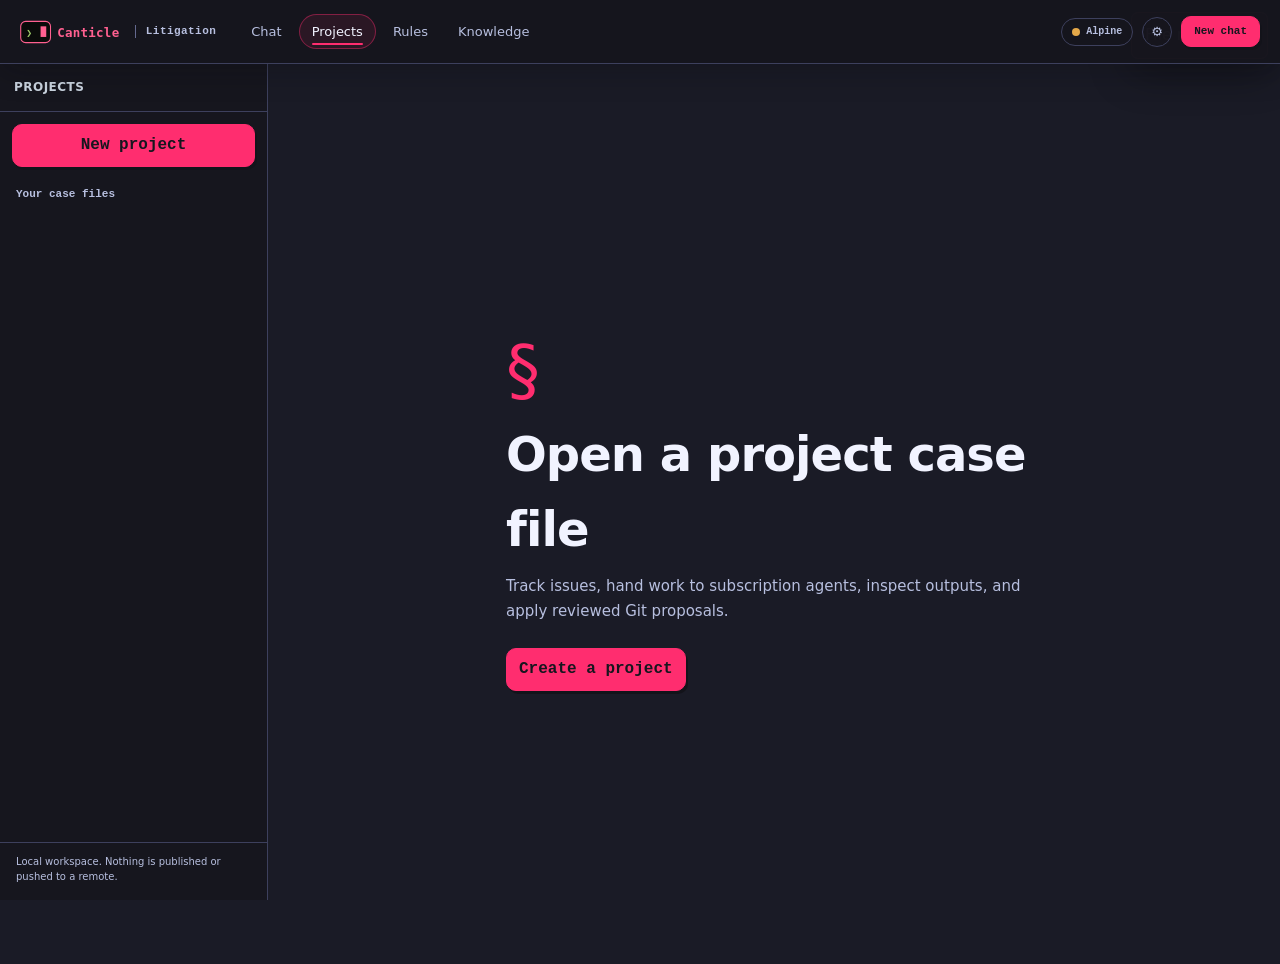
==== commit ac0b8b0d: "refactor(billing): per-conversation provider families + three-section settings Replace the global au" ====
--- a/projects.html
+++ b/projects.html
@@ -6,7 +6,7 @@
 <title>Projects · Canticle Litigation</title>
 <link rel="stylesheet" href="/projects.css">
 <link rel="stylesheet" href="/branding/canticle-cosmic.css?v=1.0.0">
-<link rel="stylesheet" href="/shared-nav.css?v=2.1.0">
+<link rel="stylesheet" href="/shared-nav.css?v=2.3.0">
 <link rel="stylesheet" href="/branding/litigation-canticle.css?v=1.0.1">
 <script src="/shared-nav.js" defer></script>
 </head>
--- a/shared-nav.css
+++ b/shared-nav.css
@@ -40,6 +40,7 @@
 .litigation-nav__tabs {
   min-width: 0;
   display: flex;
+  flex-wrap: nowrap;
   align-items: center;
   gap: 4px;
   overflow-x: auto;
@@ -108,42 +109,34 @@
   color: var(--cc-void, #16161e);
 }
 
-.litigation-nav__status {
-  min-width: 0;
-  overflow: hidden;
-  text-overflow: ellipsis;
-  white-space: nowrap;
-}
-
-.litigation-nav__auth {
-  display: flex;
-  align-items: center;
-  gap: 2px;
-  padding: 2px;
+.litigation-nav__alpine {
+  display: inline-flex;
+  align-items: center;
+  gap: 6px;
+  padding: 7px 10px;
   border: 1px solid var(--cc-line, #3d405d);
   border-radius: 999px;
-  background: var(--cc-panel, #202131);
-}
-
-.litigation-nav__auth button {
-  padding: 6px 10px;
-  border: none;
-  border-radius: 999px;
-  background: transparent;
-  color: var(--cc-ink-muted, #b7bfdf);
+  color: var(--cc-ink-muted, #b7bfdf);
+  text-decoration: none;
   font: 650 10px/1.2 var(--cc-font-utility, ui-monospace, monospace);
-  letter-spacing: 0.03em;
-  cursor: pointer;
-  white-space: nowrap;
-}
-
-.litigation-nav__auth button[aria-pressed="true"] {
-  background: rgba(61, 191, 255, 0.16);
-  box-shadow: inset 0 0 0 1px rgba(61, 191, 255, 0.45);
-  color: var(--cc-ink, #f1f3ff);
-}
-
-.litigation-nav__auth button:focus-visible,
+  white-space: nowrap;
+}
+
+.litigation-nav__alpine .alpine-dot {
+  width: 8px;
+  height: 8px;
+  border-radius: 50%;
+  background: var(--cc-ink-muted, #b7bfdf);
+}
+
+.litigation-nav__alpine[data-state="ok"] .alpine-dot { background: #63c59a; }
+.litigation-nav__alpine[data-state="down"] .alpine-dot { background: #e4a849; }
+
+.litigation-nav__alpine:hover {
+  border-color: var(--cc-orbit, #3dbfff);
+  color: var(--cc-ink, #f1f3ff);
+}
+
 .litigation-nav__setup:focus-visible {
   outline: 2px solid var(--cc-orbit, #3dbfff);
   outline-offset: 1px;
@@ -166,6 +159,12 @@
 .litigation-nav__setup:hover {
   border-color: var(--cc-orbit, #3dbfff);
   color: var(--cc-ink, #f1f3ff);
+}
+
+/* Medium widths: drop the product word before the tabs ever lose room.
+   The lockup and the compact action chips stay. */
+@media (max-width: 1100px) {
+  .litigation-nav__product { display: none; }
 }
 
 @media (max-width: 720px) {
@@ -185,15 +184,16 @@
   .litigation-nav__tabs { grid-area: tabs; width: 100%; }
   .litigation-nav__tabs a { flex: 1 0 auto; padding: 8px 9px; text-align: center; font-size: 11px; }
   .litigation-nav__actions { grid-area: actions; }
-  .litigation-nav__status { display: none; }
   .litigation-nav__new { padding: 7px 9px; }
-  .litigation-nav__auth button { padding: 6px 7px; font-size: 9px; }
   .litigation-nav__setup { width: 26px; height: 26px; }
+  .litigation-nav__alpine { padding: 6px 8px; }
 }
 
 @media (max-width: 420px) {
   .litigation-nav__tabs { gap: 2px; }
   .litigation-nav__tabs a { min-width: 0; padding-inline: 7px; }
+  .litigation-nav__alpine .alpine-text { display: none; }
+  .litigation-nav__alpine { padding: 6px; }
 }
 
 @media (max-width: 340px) {
